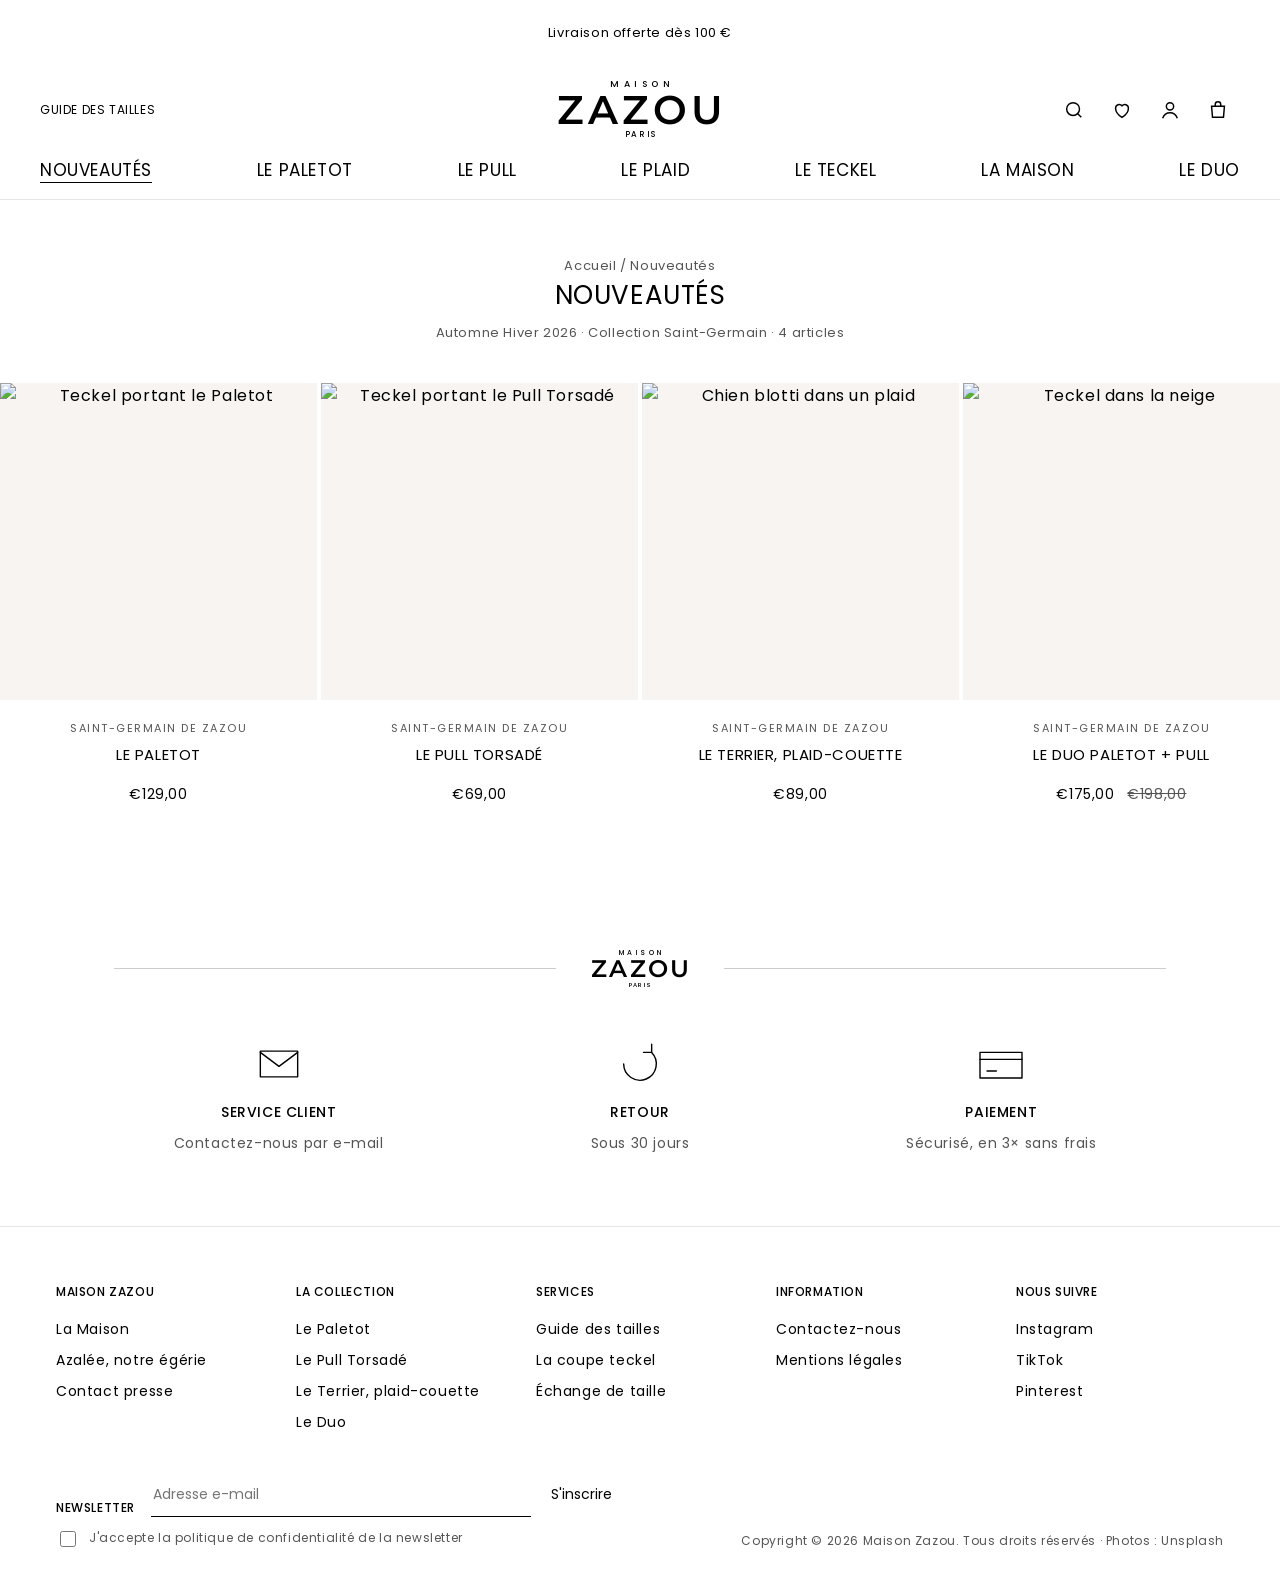
==== collection.html @ cc83521c "Add files via upload" ====
<!doctype html>
<html lang="fr">
<head>
  <meta charset="utf-8">
  <meta name="viewport" content="width=device-width, initial-scale=1">
  <title>Nouveautés – Maison Zazou</title>
  <meta name="description" content="La première collection Maison Zazou : le Paletot, le Pull Torsadé et le Duo, coupés pour le teckel.">
  <meta property="og:title" content="Nouveautés – Maison Zazou">
  <meta property="og:description" content="La première collection Maison Zazou : le Paletot, le Pull Torsadé et le Duo, coupés pour le teckel.">
  <meta property="og:image" content="https://images.unsplash.com/photo-1697939829612-f2ee98421a53?w=1200&q=80&auto=format&fit=crop">
  <link rel="icon" href="favicon.svg" type="image/svg+xml">
  <link rel="preconnect" href="https://fonts.googleapis.com">
  <link rel="preconnect" href="https://fonts.gstatic.com" crossorigin>
  <link rel="stylesheet" href="https://fonts.googleapis.com/css2?family=Montserrat:wght@600&family=Poppins:wght@300;400;500;700&display=swap">
  <link rel="stylesheet" href="styles.css">
</head>
<body>
<a class="skip-link" href="#contenu">Aller au contenu</a>
<div class="site-top site-top--solid">
  <p class="announce">Livraison offerte dès 100 €</p>
  <header class="header">
    <div class="header__row">
      <div class="header__side header__side--left"><a href="guide-des-tailles.html">Guide des tailles</a></div>
      <a class="logo" href="index.html" aria-label="Maison Zazou, accueil">
        <span class="logo__maison">MAISON</span><span class="logo__name">ZAZOU</span><span class="logo__paris">PARIS</span>
      </a>
      <div class="header__side header__side--right">
        <button class="icon-btn" type="button" aria-label="Rechercher"><svg aria-hidden="true" viewBox="0 0 24 24" fill="none" stroke="currentColor" stroke-width="1.6"><circle cx="11" cy="11" r="7"/><path d="M20 20l-4-4"/></svg></button>
        <button class="icon-btn" type="button" aria-label="Mes favoris"><svg aria-hidden="true" viewBox="0 0 24 24" fill="none" stroke="currentColor" stroke-width="1.6"><path d="M12 20s-7-4.4-7-10a4 4 0 017-2.6A4 4 0 0119 10c0 5.6-7 10-7 10z"/></svg></button>
        <button class="icon-btn" type="button" aria-label="Mon compte"><svg aria-hidden="true" viewBox="0 0 24 24" fill="none" stroke="currentColor" stroke-width="1.6"><circle cx="12" cy="8" r="4"/><path d="M4 21c1.5-4 4.5-6 8-6s6.5 2 8 6"/></svg></button>
        <button class="icon-btn" type="button" aria-label="Panier, 0 article"><svg aria-hidden="true" viewBox="0 0 24 24" fill="none" stroke="currentColor" stroke-width="1.6"><path d="M5 8h14l-1 12H6L5 8z"/><path d="M9 8V6a3 3 0 016 0v2"/></svg></button>
      </div>
    </div>
    <nav class="nav" aria-label="Navigation principale">
      <a href="collection.html" aria-current="page">Nouveautés</a>
      <a href="le-paletot.html">Le Paletot</a>
      <a href="le-pull.html">Le Pull</a>
      <a href="le-terrier.html">Le Plaid</a>
      <a href="le-teckel.html">Le Teckel</a>
      <a href="la-maison.html">La Maison</a>
      <a href="le-duo.html">Le Duo</a>
    </nav>
  </header>
</div>

<main id="contenu">
  <header class="listing__head">
    <p class="breadcrumb"><a href="index.html">Accueil</a> / Nouveautés</p>
    <h1>Nouveautés</h1>
    <p>Automne Hiver 2026 · Collection Saint-Germain · 4 articles</p>
  </header>
  <div class="listing">
      <a class="product" href="le-paletot.html">
        <span class="photo"><img src="https://images.unsplash.com/photo-1697939829612-f2ee98421a53?w=1000&q=80&auto=format&fit=crop" alt="Teckel portant le Paletot" loading="lazy"></span>
        <span class="product__line">Saint-Germain de Zazou</span>
        <h2 class="product__name">Le Paletot</h2>
        <span class="product__price">€129,00</span>
      </a>
      <a class="product" href="le-pull.html">
        <span class="photo"><img src="https://images.unsplash.com/photo-1622150749206-4168a393b139?w=1000&q=80&auto=format&fit=crop" alt="Teckel portant le Pull Torsadé" loading="lazy"></span>
        <span class="product__line">Saint-Germain de Zazou</span>
        <h2 class="product__name">Le Pull Torsadé</h2>
        <span class="product__price">€69,00</span>
      </a>
      <a class="product" href="le-terrier.html">
        <span class="photo"><img src="https://images.unsplash.com/photo-1665004060926-42e6c83dc4e2?w=1000&q=80&auto=format&fit=crop" alt="Chien blotti dans un plaid" loading="lazy"></span>
        <span class="product__line">Saint-Germain de Zazou</span>
        <h2 class="product__name">Le Terrier, plaid-couette</h2>
        <span class="product__price">€89,00</span>
      </a>
      <a class="product" href="le-duo.html">
        <span class="photo"><img src="https://images.unsplash.com/photo-1613051466655-682343e2f2dd?w=1000&q=80&auto=format&fit=crop" alt="Teckel dans la neige" loading="lazy"></span>
        <span class="product__line">Saint-Germain de Zazou</span>
        <h2 class="product__name">Le Duo Paletot + Pull</h2>
        <span class="product__price">€175,00 <s>€198,00</s></span>
      </a>
  </div>
  <section class="promise" aria-label="Nos engagements">
    <div class="promise__divider">
      <span class="logo logo--small" aria-hidden="true"><span class="logo__maison">MAISON</span><span class="logo__name">ZAZOU</span><span class="logo__paris">PARIS</span></span>
    </div>
    <div class="promise__grid">
      <div class="promise__item">
        <svg aria-hidden="true" viewBox="0 0 48 48" fill="none" stroke="#000" stroke-width="1.2" stroke-linecap="round" stroke-linejoin="round"><path d="M8 13h32v22H8z"/><path d="M8 14l16 12 16-12"/></svg>
        <span class="promise__title">Service client</span>
        <span class="promise__text">Contactez-nous par e-mail</span>
      </div>
      <div class="promise__item">
        <svg aria-hidden="true" viewBox="0 0 48 48" fill="none" stroke="#000" stroke-width="1.2" stroke-linecap="round" stroke-linejoin="round"><path d="M10 24a14 14 0 1024-9.9"/><path d="M34 7v7h-7"/></svg>
        <span class="promise__title">Retour</span>
        <span class="promise__text">Sous 30 jours</span>
      </div>
      <div class="promise__item">
        <svg aria-hidden="true" viewBox="0 0 48 48" fill="none" stroke="#000" stroke-width="1.2" stroke-linecap="round" stroke-linejoin="round"><path d="M6 14h36v22H6z"/><path d="M6 20h36"/><path d="M12 30h8"/></svg>
        <span class="promise__title">Paiement</span>
        <span class="promise__text">Sécurisé, en 3× sans frais</span>
      </div>
    </div>
  </section>
</main>

<footer class="footer" id="contact">
  <div class="footer__inner">
    <div class="footer__cols">
      <nav class="footer__col" aria-label="Maison Zazou">
        <span class="footer__heading">Maison Zazou</span>
        <a href="la-maison.html">La Maison</a>
        <a href="la-maison.html">Azalée, notre égérie</a>
        <a href="mailto:contact@maisonzazou.fr">Contact presse</a>
      </nav>
      <nav class="footer__col" aria-label="La collection">
        <span class="footer__heading">La collection</span>
        <a href="le-paletot.html">Le Paletot</a>
        <a href="le-pull.html">Le Pull Torsadé</a>
        <a href="le-terrier.html">Le Terrier, plaid-couette</a>
        <a href="le-duo.html">Le Duo</a>
      </nav>
      <nav class="footer__col" aria-label="Services">
        <span class="footer__heading">Services</span>
        <a href="guide-des-tailles.html">Guide des tailles</a>
        <a href="le-teckel.html">La coupe teckel</a>
        <a href="guide-des-tailles.html#echange">Échange de taille</a>
      </nav>
      <nav class="footer__col" aria-label="Information">
        <span class="footer__heading">Information</span>
        <a href="mailto:contact@maisonzazou.fr">Contactez-nous</a>
        <a href="mentions-legales.html">Mentions légales</a>
      </nav>
      <nav class="footer__col" aria-label="Nous suivre">
        <span class="footer__heading">Nous suivre</span>
        <a href="#">Instagram</a>
        <a href="#">TikTok</a>
        <a href="#">Pinterest</a>
      </nav>
    </div>
    <div class="footer__bottom">
      <form class="newsletter" name="newsletter" method="POST" data-netlify="true" netlify-honeypot="bot-field">
        <input type="hidden" name="form-name" value="newsletter">
        <p class="visually-hidden"><label>Ne pas remplir : <input name="bot-field"></label></p>
        <div class="newsletter__row">
          <label class="newsletter__label" for="nl-email">Newsletter</label>
          <input id="nl-email" name="email" type="email" placeholder="Adresse e-mail" required>
          <button type="submit">S'inscrire</button>
        </div>
        <label class="newsletter__consent"><input type="checkbox" name="consentement" required>J'accepte la politique de confidentialité de la newsletter</label>
      </form>
      <span class="copyright">Copyright © 2026 Maison Zazou. Tous droits réservés · Photos : Unsplash</span>
    </div>
  </div>
</footer>
</body>
</html>
---- styles.css ----
/* Maison Zazou — feuille de style */
:root {
  --ink: #000000;
  --muted: #555555;
  --line: #e6e6e6;
  --cream: #f7f4f1;
  --white: #ffffff;
  --font: 'Poppins', system-ui, -apple-system, sans-serif;
  --logo: 'Montserrat', 'Poppins', sans-serif;
}

* { box-sizing: border-box; }
html { scroll-behavior: smooth; }
body {
  margin: 0;
  background: var(--white);
  color: var(--ink);
  font-family: var(--font);
  font-size: 16px;
  letter-spacing: 0.6px;
  -webkit-font-smoothing: antialiased;
}
img { display: block; max-width: 100%; }
a { color: inherit; text-decoration: none; }
a:hover { opacity: 0.75; }
button { font: inherit; color: inherit; }
.visually-hidden {
  position: absolute; width: 1px; height: 1px; padding: 0; margin: -1px;
  overflow: hidden; clip: rect(0 0 0 0); white-space: nowrap; border: 0;
}
.skip-link { position: absolute; left: -9999px; top: 0; background: #fff; padding: 8px 12px; z-index: 100; }
.skip-link:focus { left: 8px; }

/* ---------- Logo ---------- */
.logo { display: flex; flex-direction: column; align-items: center; line-height: 1; }
.logo__maison { font-size: 9px; font-weight: 500; letter-spacing: 0.5em; padding-left: 0.5em; }
.logo__name { font-family: var(--logo); font-weight: 600; font-size: 40px; letter-spacing: 0.1em; padding-left: 0.1em; line-height: 1.05; }
.logo__paris { font-size: 8px; font-weight: 500; letter-spacing: 0.2em; padding-left: 0.2em; }
.logo--small .logo__maison { font-size: 7px; }
.logo--small .logo__name { font-size: 24px; }
.logo--small .logo__paris { font-size: 6px; }

/* ---------- En-tête ---------- */
.site-top { position: absolute; top: 0; left: 0; right: 0; z-index: 10; color: var(--white); }
.site-top--solid { position: static; color: var(--ink); border-bottom: 1px solid var(--line); }
.announce { text-align: center; padding: 10px 16px; font-size: 13px; }
.header { max-width: 1440px; margin: 0 auto; padding: 14px 40px 0; }
.header__row { display: flex; align-items: center; justify-content: space-between; gap: 16px; }
.header__side { flex: 1 1 0; display: flex; align-items: center; gap: 4px; }
.header__side--left { font-size: 12px; text-transform: uppercase; }
.header__side--right { justify-content: flex-end; }
.icon-btn {
  width: 44px; height: 44px; border: 0; background: transparent; cursor: pointer;
  display: inline-flex; align-items: center; justify-content: center; color: inherit;
}
.icon-btn svg { width: 22px; height: 22px; }
.nav {
  display: flex; flex-wrap: wrap; justify-content: space-between; gap: 8px 24px;
  padding: 18px 0 16px; font-size: 17px; text-transform: uppercase;
}

/* ---------- Photos ---------- */
.photo { position: relative; overflow: hidden; background: #2e2824; }
.photo img { width: 100%; height: 100%; object-fit: cover; }
.photo--shade::after { content: ''; position: absolute; inset: 0; background: rgba(0, 0, 0, 0.32); }

/* ---------- Ouverture ---------- */
.hero { position: relative; height: 760px; display: flex; }
.hero .photo { flex: 1 1 50%; }
.hero::after { content: ''; position: absolute; inset: 0 0 auto 0; height: 220px; background: linear-gradient(rgba(0,0,0,.45), rgba(0,0,0,0)); pointer-events: none; }
.dash-link {
  display: inline-flex; align-items: center; gap: 14px;
  font-size: 13px; text-transform: uppercase; white-space: nowrap;
}
.dash-link::before { content: ''; width: 32px; height: 1px; background: currentColor; }
.hero__label, .banner__label {
  position: absolute; bottom: 36px; left: 50%; transform: translateX(-50%);
  color: var(--white); z-index: 2;
}
.banner__label { left: 25%; }
.feature .photo--shade::after { background: rgba(0, 0, 0, 0.5); }

/* ---------- Produits ---------- */
.products {
  display: grid; grid-template-columns: repeat(3, minmax(0, 1fr)); gap: 0 4px;
  max-width: 1440px; margin: 0 auto; padding-bottom: 64px;
}
.product { display: flex; flex-direction: column; align-items: center; text-align: center; padding-bottom: 24px; }
.product .photo { width: 100%; aspect-ratio: 1 / 1; background: var(--cream); }
.product__line { margin-top: 20px; font-size: 11px; letter-spacing: 1.5px; text-transform: uppercase; color: var(--muted); }
.product__name { margin-top: 6px; font-size: 15px; text-transform: uppercase; font-weight: 400; }
.product__price { margin-top: 6px; font-size: 14px; }
.product__sizes { margin-top: 4px; font-size: 12px; color: var(--muted); }

/* ---------- Bannière Duo ---------- */
.banner { position: relative; display: flex; min-height: 640px; }
.banner .photo { flex: 1 1 50%; }
.banner__title {
  position: absolute; z-index: 2; top: 50%; left: 25%; transform: translate(-50%, -50%);
  margin: 0; color: var(--white); font-weight: 700; font-size: 96px; line-height: 0.95;
  text-transform: uppercase; text-align: right; letter-spacing: 0;
}

/* ---------- Titres de section ---------- */
.section-title { margin: 0 0 40px; text-align: center; font-size: 22px; font-weight: 400; text-transform: uppercase; }

/* ---------- Tuiles ---------- */
.tiles { display: grid; grid-template-columns: repeat(2, minmax(0, 1fr)); gap: 4px; }
.tile { position: relative; aspect-ratio: 16 / 10; display: block; color: var(--white); }
.tile .photo { position: absolute; inset: 0; }
.tile .dash-link { position: absolute; bottom: 28px; left: 50%; transform: translateX(-50%); z-index: 2; }

/* ---------- Bandeau teckel ---------- */
.feature { position: relative; min-height: 620px; display: flex; align-items: center; justify-content: center; padding: 64px 24px; color: var(--white); margin-top: 4px; }
.feature .photo { position: absolute; inset: 0; }
.feature__text { position: relative; z-index: 2; max-width: 560px; text-align: center; display: flex; flex-direction: column; align-items: center; gap: 18px; }
.feature__text h2 { margin: 0; font-size: 22px; font-weight: 400; text-transform: uppercase; }
.feature__text p { margin: 0; font-size: 15px; line-height: 1.8; font-weight: 300; }

/* ---------- Ateliers ---------- */
.ateliers { display: grid; grid-template-columns: repeat(2, minmax(0, 1fr)); gap: 4px; }
.atelier { position: relative; aspect-ratio: 2 / 1; display: flex; align-items: center; justify-content: center; }
.atelier .photo { position: absolute; inset: 0; }
.atelier__label { position: relative; z-index: 2; background: var(--white); color: var(--ink); padding: 12px 18px; font-size: 15px; text-transform: uppercase; }

/* ---------- Engagements ---------- */
.promise { max-width: 1100px; margin: 0 auto; padding: 88px 24px 72px; }
.promise__divider { display: flex; align-items: center; gap: 32px; }
.promise__divider::before, .promise__divider::after { content: ''; flex: 1 1 0; height: 1px; background: #cccccc; }
.promise__grid { margin-top: 48px; display: grid; grid-template-columns: repeat(3, minmax(0, 1fr)); gap: 32px; text-align: center; }
.promise__item { display: flex; flex-direction: column; align-items: center; gap: 10px; }
.promise__item svg { width: 56px; height: 56px; }
.promise__title { font-size: 14px; text-transform: uppercase; font-weight: 500; }
.promise__text { font-size: 14px; color: var(--muted); }

/* ---------- Pied de page ---------- */
.footer { border-top: 1px solid var(--line); }
.footer__inner { max-width: 1440px; margin: 0 auto; padding: 56px 56px 40px; display: flex; flex-direction: column; gap: 40px; }
.footer__cols { display: grid; grid-template-columns: repeat(5, minmax(0, 1fr)); gap: 32px; font-size: 14px; }
.footer__col { display: flex; flex-direction: column; gap: 10px; }
.footer__heading { font-size: 12px; font-weight: 500; text-transform: uppercase; margin-bottom: 8px; }
.footer__bottom { display: flex; flex-wrap: wrap; justify-content: space-between; align-items: flex-end; gap: 24px; }
.newsletter { display: flex; flex-direction: column; gap: 12px; flex: 0 1 560px; }
.newsletter__row { display: flex; flex-wrap: wrap; align-items: flex-end; gap: 16px; }
.newsletter label.newsletter__label { font-size: 12px; font-weight: 500; text-transform: uppercase; }
.newsletter input[type=email] {
  flex: 1 1 220px; min-height: 44px; border: 0; border-bottom: 1px solid var(--ink);
  background: transparent; font: 14px var(--font); color: var(--ink); padding: 0 2px;
}
.newsletter button { min-height: 44px; border: 0; background: transparent; cursor: pointer; font-size: 14px; padding: 0 4px; }
.newsletter__consent { display: flex; gap: 10px; align-items: flex-start; font-size: 12px; color: var(--muted); line-height: 1.5; }
.newsletter__consent input { margin-top: 2px; width: 16px; height: 16px; }
.newsletter__msg { font-size: 13px; color: var(--muted); min-height: 1em; }
.copyright { font-size: 12px; color: var(--muted); }

/* ---------- Pages intérieures ---------- */
.page { max-width: 960px; margin: 0 auto; padding: 72px 24px 96px; }
.page h1 { margin: 0 0 12px; font-size: 26px; font-weight: 400; text-transform: uppercase; text-align: center; }
.page .lead { margin: 0 auto 48px; max-width: 620px; text-align: center; color: var(--muted); line-height: 1.7; }
.page h2 { font-size: 16px; font-weight: 500; text-transform: uppercase; margin: 48px 0 16px; }
.page p, .page li { line-height: 1.75; font-size: 15px; }
.table-wrap { overflow-x: auto; }
.size-table { width: 100%; border-collapse: collapse; font-size: 14px; }
.size-table th, .size-table td { padding: 12px 10px; border-bottom: 1px solid var(--line); text-align: left; white-space: nowrap; }
.size-table th { font-weight: 500; text-transform: uppercase; font-size: 11px; letter-spacing: 1px; }
.size-table td:first-child { font-weight: 500; }

/* ---------- Page La Maison ---------- */
.manifesto__hero { height: 640px; }
.manifesto__image { height: 560px; max-width: 1200px; margin: 0 auto; }
.manifesto__intro { max-width: 720px; margin: 0 auto; padding: 72px 24px 64px; text-align: center; }
.manifesto__intro h1 { margin: 0 0 16px; font-size: 26px; font-weight: 400; text-transform: uppercase; }
.manifesto__intro p { margin: 0; font-size: 16px; line-height: 1.8; color: var(--muted); }
.manifesto__block { max-width: 680px; margin: 0 auto; padding: 64px 24px; text-align: center; }
.manifesto__block h2 { margin: 0 0 20px; font-size: 18px; font-weight: 500; text-transform: uppercase; }
.manifesto__block p { margin: 0 0 14px; font-size: 15px; line-height: 1.85; color: var(--muted); }
.manifesto__lead { font-size: 13px !important; text-transform: uppercase; letter-spacing: 1.5px; color: var(--ink) !important; }
.manifesto__closing { margin-top: 32px !important; font-size: 14px !important; text-transform: uppercase; letter-spacing: 1.5px; color: var(--ink) !important; }
.nav a[aria-current="page"] { text-decoration: underline; text-underline-offset: 6px; }

/* ---------- Pages produit ---------- */
.breadcrumb { margin: 0 0 18px; font-size: 12px; color: var(--muted); }
.breadcrumb a:hover { text-decoration: underline; }
.pdp { max-width: 1440px; margin: 0 auto; display: grid; grid-template-columns: minmax(0, 1.4fr) minmax(0, 1fr); gap: 56px; padding: 0 56px 32px 0; }
.pdp__gallery { display: flex; flex-direction: column; gap: 4px; }
.pdp__img { aspect-ratio: 4 / 5; background: var(--cream); }
.pdp__info { position: sticky; top: 24px; align-self: start; padding-top: 48px; display: flex; flex-direction: column; }
.pdp__name { margin: 6px 0 0; font-size: 22px; font-weight: 400; text-transform: uppercase; }
.pdp__price { margin: 10px 0 0; font-size: 16px; }
.pdp__color { margin: 18px 0 0; font-size: 13px; color: var(--muted); }
.pdp__intro { margin: 14px 0 0; font-size: 15px; line-height: 1.7; }
.pdp__form { margin-top: 28px; display: flex; flex-direction: column; gap: 12px; }
.sizes { border: 0; margin: 0; padding: 0; }
.sizes legend { width: 100%; display: flex; justify-content: space-between; font-size: 12px; text-transform: uppercase; margin-bottom: 10px; }
.sizes legend a { text-transform: none; text-decoration: underline; color: var(--muted); }
.sizes__grid { display: flex; flex-wrap: wrap; gap: 8px; }
.size input { position: absolute; opacity: 0; }
.size span { display: inline-flex; align-items: center; justify-content: center; min-width: 52px; min-height: 44px; padding: 0 12px; border: 1px solid #cccccc; font-size: 13px; cursor: pointer; }
.size input:checked + span { border-color: var(--ink); background: var(--ink); color: var(--white); }
.size input:focus-visible + span { outline: 2px solid var(--ink); outline-offset: 2px; }
.pdp__label { font-size: 12px; text-transform: uppercase; margin-top: 6px; }
.pdp__email { min-height: 48px; border: 1px solid #8c8c8c; padding: 0 14px; font: 14px var(--font); }
.btn { display: inline-flex; align-items: center; justify-content: center; min-height: 52px; padding: 0 28px; border: 1px solid var(--ink); background: var(--ink); color: var(--white); font: 500 13px var(--font); letter-spacing: 1.5px; text-transform: uppercase; cursor: pointer; }
.btn:hover { opacity: 0.85; }
.btn--inline { margin: 8px 6px 0; }
.btn--ghost { background: transparent; color: var(--ink); }
.pdp__note { margin: 0; font-size: 12px; line-height: 1.6; color: var(--muted); }
.acc { border-top: 1px solid var(--line); }
.acc:first-of-type { margin-top: 32px; }
.acc:last-of-type { border-bottom: 1px solid var(--line); }
.acc summary { padding: 16px 0; font-size: 13px; text-transform: uppercase; cursor: pointer; list-style: none; display: flex; justify-content: space-between; }
.acc summary::after { content: '+'; }
.acc[open] summary::after { content: '–'; }
.acc summary::-webkit-details-marker { display: none; }
.acc div { padding-bottom: 12px; font-size: 14px; line-height: 1.75; color: var(--muted); }
.acc p { margin: 0 0 10px; }
.pdp__pair { margin-top: 28px; font-size: 13px; text-decoration: underline; text-underline-offset: 4px; }

/* ---------- Listes de produits ---------- */
.listing__head { text-align: center; padding: 56px 24px 40px; }
.listing__head h1 { margin: 0 0 8px; font-size: 26px; font-weight: 400; text-transform: uppercase; }
.listing__head p { margin: 0; font-size: 13px; color: var(--muted); }
.listing { display: grid; grid-template-columns: repeat(auto-fit, minmax(260px, 1fr)); max-width: 1440px; margin: 0 auto; padding-bottom: 32px; gap: 0 4px; }
.product__price s, .duo__price s { color: var(--muted); margin-left: 8px; }
.duo__price { margin: 24px 0 12px !important; font-size: 20px !important; color: var(--ink) !important; }
.dash-link--dark { color: var(--ink); margin-top: 12px; }

/* ---------- Mobile ---------- */
@media (max-width: 900px) {
  .header { padding: 10px 16px 0; }
  .nav { justify-content: center; font-size: 13px; gap: 6px 18px; }
  .logo__name { font-size: 30px; }
  .hero { height: 620px; }
  .hero .photo:last-child { display: none; }
  .banner { flex-direction: column; }
  .banner .photo { min-height: 360px; }
  .banner__title { top: 180px; left: 50%; font-size: 64px; text-align: center; }
  .banner__label { bottom: auto; top: 320px; left: 50%; }
  .products, .tiles, .ateliers { grid-template-columns: 1fr; }
  .promise__grid { grid-template-columns: 1fr; }
  .footer__inner { padding: 40px 20px 32px; }
  .footer__cols { grid-template-columns: repeat(2, minmax(0, 1fr)); }
  .header__side--left a { display: none; }
  .pdp { grid-template-columns: 1fr; gap: 0; padding: 0 0 32px; }
  .pdp__gallery { flex-direction: row; overflow-x: auto; scroll-snap-type: x mandatory; }
  .pdp__img { flex: 0 0 88%; scroll-snap-align: start; }
  .pdp__info { position: static; padding: 28px 20px 0; }
  .manifesto__hero { height: 420px; }
  .manifesto__image { height: 320px; }
}
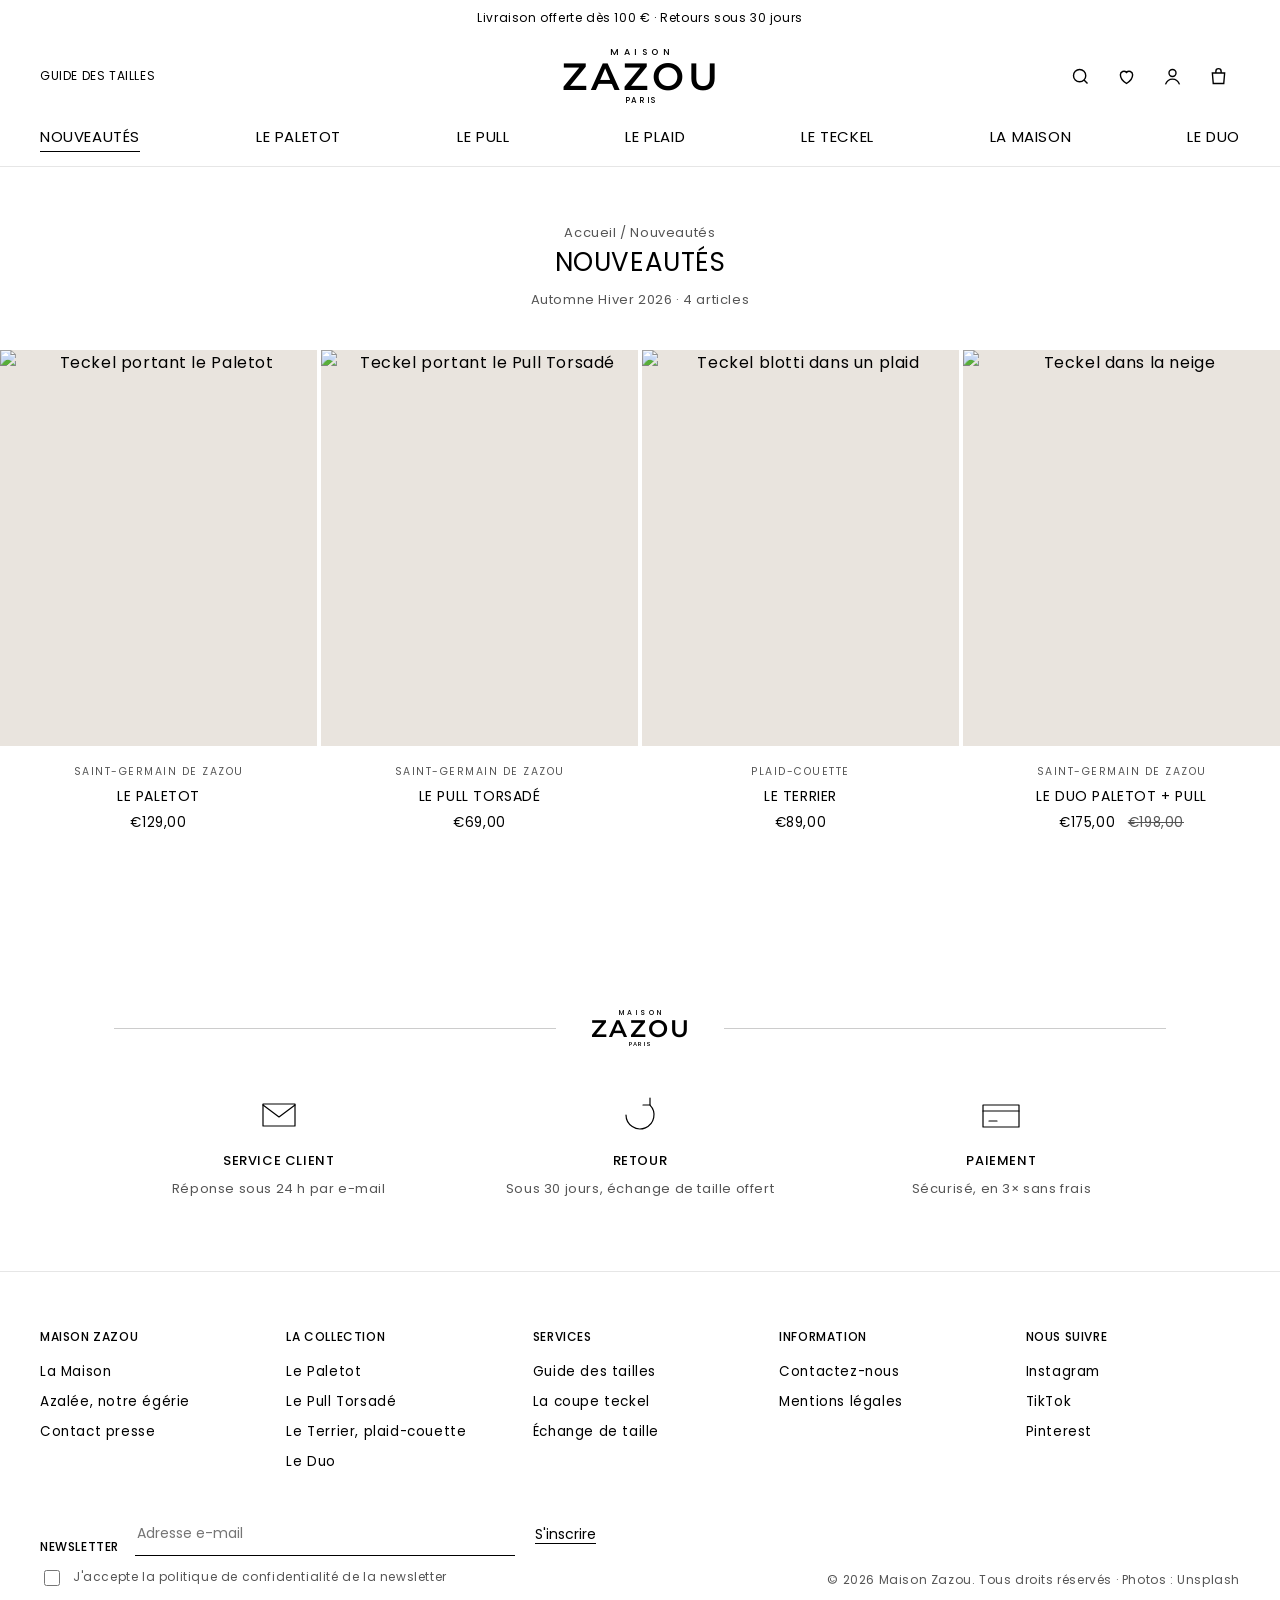
==== commit 73346d56: "Add files via upload" ====
--- a/collection.html
+++ b/collection.html
@@ -4,34 +4,41 @@
   <meta charset="utf-8">
   <meta name="viewport" content="width=device-width, initial-scale=1">
   <title>Nouveautés – Maison Zazou</title>
-  <meta name="description" content="La première collection Maison Zazou : le Paletot, le Pull Torsadé et le Duo, coupés pour le teckel.">
+  <meta name="description" content="La première collection Maison Zazou : le Paletot, le Pull Torsadé, le Terrier et le Duo.">
   <meta property="og:title" content="Nouveautés – Maison Zazou">
-  <meta property="og:description" content="La première collection Maison Zazou : le Paletot, le Pull Torsadé et le Duo, coupés pour le teckel.">
+  <meta property="og:description" content="La première collection Maison Zazou : le Paletot, le Pull Torsadé, le Terrier et le Duo.">
   <meta property="og:image" content="https://images.unsplash.com/photo-1697939829612-f2ee98421a53?w=1200&q=80&auto=format&fit=crop">
+  <meta property="og:type" content="website">
   <link rel="icon" href="favicon.svg" type="image/svg+xml">
   <link rel="preconnect" href="https://fonts.googleapis.com">
   <link rel="preconnect" href="https://fonts.gstatic.com" crossorigin>
+  <link rel="preconnect" href="https://images.unsplash.com">
   <link rel="stylesheet" href="https://fonts.googleapis.com/css2?family=Montserrat:wght@600&family=Poppins:wght@300;400;500;700&display=swap">
   <link rel="stylesheet" href="styles.css">
+  <script src="site.js" defer></script>
 </head>
 <body>
 <a class="skip-link" href="#contenu">Aller au contenu</a>
-<div class="site-top site-top--solid">
-  <p class="announce">Livraison offerte dès 100 €</p>
+<div class="site-top">
+  <p class="announce">Livraison offerte dès 100 € · Retours sous 30 jours</p>
   <header class="header">
     <div class="header__row">
-      <div class="header__side header__side--left"><a href="guide-des-tailles.html">Guide des tailles</a></div>
+      <div class="header__side header__side--left">
+        <button class="icon-btn burger" type="button" aria-label="Ouvrir le menu" aria-expanded="false" aria-controls="menu"><svg aria-hidden="true" viewBox="0 0 24 24" fill="none" stroke="currentColor" stroke-width="1.6"><path d="M3 7h18M3 12h18M3 17h18"/></svg></button>
+        <a class="nav-link-text" href="guide-des-tailles.html">Guide des tailles</a>
+      </div>
       <a class="logo" href="index.html" aria-label="Maison Zazou, accueil">
         <span class="logo__maison">MAISON</span><span class="logo__name">ZAZOU</span><span class="logo__paris">PARIS</span>
       </a>
       <div class="header__side header__side--right">
-        <button class="icon-btn" type="button" aria-label="Rechercher"><svg aria-hidden="true" viewBox="0 0 24 24" fill="none" stroke="currentColor" stroke-width="1.6"><circle cx="11" cy="11" r="7"/><path d="M20 20l-4-4"/></svg></button>
-        <button class="icon-btn" type="button" aria-label="Mes favoris"><svg aria-hidden="true" viewBox="0 0 24 24" fill="none" stroke="currentColor" stroke-width="1.6"><path d="M12 20s-7-4.4-7-10a4 4 0 017-2.6A4 4 0 0119 10c0 5.6-7 10-7 10z"/></svg></button>
-        <button class="icon-btn" type="button" aria-label="Mon compte"><svg aria-hidden="true" viewBox="0 0 24 24" fill="none" stroke="currentColor" stroke-width="1.6"><circle cx="12" cy="8" r="4"/><path d="M4 21c1.5-4 4.5-6 8-6s6.5 2 8 6"/></svg></button>
+        <button class="icon-btn hide-mobile" type="button" aria-label="Rechercher"><svg aria-hidden="true" viewBox="0 0 24 24" fill="none" stroke="currentColor" stroke-width="1.6"><circle cx="11" cy="11" r="7"/><path d="M20 20l-4-4"/></svg></button>
+        <button class="icon-btn hide-mobile" type="button" aria-label="Mes favoris"><svg aria-hidden="true" viewBox="0 0 24 24" fill="none" stroke="currentColor" stroke-width="1.6"><path d="M12 20s-7-4.4-7-10a4 4 0 017-2.6A4 4 0 0119 10c0 5.6-7 10-7 10z"/></svg></button>
+        <button class="icon-btn hide-mobile" type="button" aria-label="Mon compte"><svg aria-hidden="true" viewBox="0 0 24 24" fill="none" stroke="currentColor" stroke-width="1.6"><circle cx="12" cy="8" r="4"/><path d="M4 21c1.5-4 4.5-6 8-6s6.5 2 8 6"/></svg></button>
         <button class="icon-btn" type="button" aria-label="Panier, 0 article"><svg aria-hidden="true" viewBox="0 0 24 24" fill="none" stroke="currentColor" stroke-width="1.6"><path d="M5 8h14l-1 12H6L5 8z"/><path d="M9 8V6a3 3 0 016 0v2"/></svg></button>
       </div>
     </div>
-    <nav class="nav" aria-label="Navigation principale">
+    <nav id="menu" class="nav" aria-label="Navigation principale">
+      <button class="icon-btn menu-close nav__extra" type="button" aria-label="Fermer le menu"><svg aria-hidden="true" viewBox="0 0 24 24" fill="none" stroke="currentColor" stroke-width="1.6"><path d="M6 6l12 12M18 6L6 18"/></svg></button>
       <a href="collection.html" aria-current="page">Nouveautés</a>
       <a href="le-paletot.html">Le Paletot</a>
       <a href="le-pull.html">Le Pull</a>
@@ -39,6 +46,7 @@
       <a href="le-teckel.html">Le Teckel</a>
       <a href="la-maison.html">La Maison</a>
       <a href="le-duo.html">Le Duo</a>
+      <a class="nav__extra" href="guide-des-tailles.html">Guide des tailles</a>
     </nav>
   </header>
 </div>
@@ -47,34 +55,34 @@
   <header class="listing__head">
     <p class="breadcrumb"><a href="index.html">Accueil</a> / Nouveautés</p>
     <h1>Nouveautés</h1>
-    <p>Automne Hiver 2026 · Collection Saint-Germain · 4 articles</p>
+    <p>Automne Hiver 2026 · 4 articles</p>
   </header>
-  <div class="listing">
+  <div class="products">
       <a class="product" href="le-paletot.html">
-        <span class="photo"><img src="https://images.unsplash.com/photo-1697939829612-f2ee98421a53?w=1000&q=80&auto=format&fit=crop" alt="Teckel portant le Paletot" loading="lazy"></span>
+        <span class="photo"><img src="https://images.unsplash.com/photo-1697939829612-f2ee98421a53?w=900&q=80&auto=format&fit=crop" alt="Teckel portant le Paletot" style="object-position:35% 40%" loading="lazy" decoding="async"></span>
         <span class="product__line">Saint-Germain de Zazou</span>
         <h2 class="product__name">Le Paletot</h2>
         <span class="product__price">€129,00</span>
       </a>
       <a class="product" href="le-pull.html">
-        <span class="photo"><img src="https://images.unsplash.com/photo-1622150749206-4168a393b139?w=1000&q=80&auto=format&fit=crop" alt="Teckel portant le Pull Torsadé" loading="lazy"></span>
+        <span class="photo"><img src="https://images.unsplash.com/photo-1622150749206-4168a393b139?w=900&q=80&auto=format&fit=crop" alt="Teckel portant le Pull Torsadé" style="object-position:50% 40%" loading="lazy" decoding="async"></span>
         <span class="product__line">Saint-Germain de Zazou</span>
         <h2 class="product__name">Le Pull Torsadé</h2>
         <span class="product__price">€69,00</span>
       </a>
       <a class="product" href="le-terrier.html">
-        <span class="photo"><img src="https://images.unsplash.com/photo-1665004060926-42e6c83dc4e2?w=1000&q=80&auto=format&fit=crop" alt="Chien blotti dans un plaid" loading="lazy"></span>
-        <span class="product__line">Saint-Germain de Zazou</span>
-        <h2 class="product__name">Le Terrier, plaid-couette</h2>
+        <span class="photo"><img src="https://images.unsplash.com/photo-1665004060926-42e6c83dc4e2?w=900&q=80&auto=format&fit=crop" alt="Teckel blotti dans un plaid" style="object-position:50% 50%" loading="lazy" decoding="async"></span>
+        <span class="product__line">Plaid-couette</span>
+        <h2 class="product__name">Le Terrier</h2>
         <span class="product__price">€89,00</span>
       </a>
       <a class="product" href="le-duo.html">
-        <span class="photo"><img src="https://images.unsplash.com/photo-1613051466655-682343e2f2dd?w=1000&q=80&auto=format&fit=crop" alt="Teckel dans la neige" loading="lazy"></span>
+        <span class="photo"><img src="https://images.unsplash.com/photo-1613051466655-682343e2f2dd?w=900&q=80&auto=format&fit=crop" alt="Teckel dans la neige" style="object-position:50% 35%" loading="lazy" decoding="async"></span>
         <span class="product__line">Saint-Germain de Zazou</span>
         <h2 class="product__name">Le Duo Paletot + Pull</h2>
         <span class="product__price">€175,00 <s>€198,00</s></span>
       </a>
-  </div>
+    </div>
   <section class="promise" aria-label="Nos engagements">
     <div class="promise__divider">
       <span class="logo logo--small" aria-hidden="true"><span class="logo__maison">MAISON</span><span class="logo__name">ZAZOU</span><span class="logo__paris">PARIS</span></span>
@@ -83,12 +91,12 @@
       <div class="promise__item">
         <svg aria-hidden="true" viewBox="0 0 48 48" fill="none" stroke="#000" stroke-width="1.2" stroke-linecap="round" stroke-linejoin="round"><path d="M8 13h32v22H8z"/><path d="M8 14l16 12 16-12"/></svg>
         <span class="promise__title">Service client</span>
-        <span class="promise__text">Contactez-nous par e-mail</span>
+        <span class="promise__text">Réponse sous 24 h par e-mail</span>
       </div>
       <div class="promise__item">
         <svg aria-hidden="true" viewBox="0 0 48 48" fill="none" stroke="#000" stroke-width="1.2" stroke-linecap="round" stroke-linejoin="round"><path d="M10 24a14 14 0 1024-9.9"/><path d="M34 7v7h-7"/></svg>
         <span class="promise__title">Retour</span>
-        <span class="promise__text">Sous 30 jours</span>
+        <span class="promise__text">Sous 30 jours, échange de taille offert</span>
       </div>
       <div class="promise__item">
         <svg aria-hidden="true" viewBox="0 0 48 48" fill="none" stroke="#000" stroke-width="1.2" stroke-linecap="round" stroke-linejoin="round"><path d="M6 14h36v22H6z"/><path d="M6 20h36"/><path d="M12 30h8"/></svg>
@@ -134,17 +142,17 @@
       </nav>
     </div>
     <div class="footer__bottom">
-      <form class="newsletter" name="newsletter" method="POST" data-netlify="true" netlify-honeypot="bot-field">
+      <form class="newsletter" name="newsletter" method="POST" data-netlify="true" netlify-honeypot="bot-field" data-ok="Merci ! Vous recevrez les avant-premières de la Maison.">
         <input type="hidden" name="form-name" value="newsletter">
         <p class="visually-hidden"><label>Ne pas remplir : <input name="bot-field"></label></p>
         <div class="newsletter__row">
           <label class="newsletter__label" for="nl-email">Newsletter</label>
-          <input id="nl-email" name="email" type="email" placeholder="Adresse e-mail" required>
+          <input id="nl-email" name="email" type="email" placeholder="Adresse e-mail" autocomplete="email" required>
           <button type="submit">S'inscrire</button>
         </div>
         <label class="newsletter__consent"><input type="checkbox" name="consentement" required>J'accepte la politique de confidentialité de la newsletter</label>
       </form>
-      <span class="copyright">Copyright © 2026 Maison Zazou. Tous droits réservés · Photos : Unsplash</span>
+      <span class="copyright">© 2026 Maison Zazou. Tous droits réservés · Photos : Unsplash</span>
     </div>
   </div>
 </footer>
--- a/styles.css
+++ b/styles.css
@@ -1,250 +1,312 @@
-/* Maison Zazou — feuille de style */
+/* =========================================================
+   Maison Zazou — feuille de style
+   Structure calquée sur les codes des maisons parisiennes :
+   en-tête collant, grandes images, textes courts et centrés.
+   ========================================================= */
 :root {
-  --ink: #000000;
-  --muted: #555555;
+  --ink: #000;
+  --muted: #555;
   --line: #e6e6e6;
   --cream: #f7f4f1;
-  --white: #ffffff;
+  --choco: #3b2a20;
+  --white: #fff;
   --font: 'Poppins', system-ui, -apple-system, sans-serif;
   --logo: 'Montserrat', 'Poppins', sans-serif;
+  --gutter: 40px;
+  --section: 88px;
+  --ease: cubic-bezier(.22, .61, .36, 1);
 }
 
 * { box-sizing: border-box; }
-html { scroll-behavior: smooth; }
+html { scroll-behavior: smooth; -webkit-text-size-adjust: 100%; }
 body {
-  margin: 0;
-  background: var(--white);
-  color: var(--ink);
-  font-family: var(--font);
-  font-size: 16px;
-  letter-spacing: 0.6px;
+  margin: 0; background: var(--white); color: var(--ink);
+  font-family: var(--font); font-size: 16px; letter-spacing: .6px;
   -webkit-font-smoothing: antialiased;
-}
+  animation: page-in .5s var(--ease) both;
+}
+@keyframes page-in { from { opacity: 0; } to { opacity: 1; } }
 img { display: block; max-width: 100%; }
-a { color: inherit; text-decoration: none; }
-a:hover { opacity: 0.75; }
+a { color: inherit; text-decoration: none; transition: opacity .25s var(--ease); }
+a:hover { opacity: .7; }
 button { font: inherit; color: inherit; }
-.visually-hidden {
-  position: absolute; width: 1px; height: 1px; padding: 0; margin: -1px;
-  overflow: hidden; clip: rect(0 0 0 0); white-space: nowrap; border: 0;
-}
-.skip-link { position: absolute; left: -9999px; top: 0; background: #fff; padding: 8px 12px; z-index: 100; }
+.visually-hidden { position: absolute; width: 1px; height: 1px; padding: 0; margin: -1px; overflow: hidden; clip: rect(0 0 0 0); white-space: nowrap; border: 0; }
+.skip-link { position: absolute; left: -9999px; top: 0; background: #fff; padding: 8px 12px; z-index: 200; }
 .skip-link:focus { left: 8px; }
+body.menu-open { overflow: hidden; }
+body.menu-open::after { content: ''; position: fixed; inset: 0; background: rgba(0,0,0,.35); z-index: 40; animation: page-in .3s var(--ease); }
 
 /* ---------- Logo ---------- */
 .logo { display: flex; flex-direction: column; align-items: center; line-height: 1; }
-.logo__maison { font-size: 9px; font-weight: 500; letter-spacing: 0.5em; padding-left: 0.5em; }
-.logo__name { font-family: var(--logo); font-weight: 600; font-size: 40px; letter-spacing: 0.1em; padding-left: 0.1em; line-height: 1.05; }
-.logo__paris { font-size: 8px; font-weight: 500; letter-spacing: 0.2em; padding-left: 0.2em; }
+.logo:hover { opacity: 1; }
+.logo__maison { font-size: 9px; font-weight: 500; letter-spacing: .5em; padding-left: .5em; }
+.logo__name { font-family: var(--logo); font-weight: 600; font-size: 38px; letter-spacing: .1em; padding-left: .1em; line-height: 1.05; transition: font-size .35s var(--ease); }
+.logo__paris { font-size: 8px; font-weight: 500; letter-spacing: .2em; padding-left: .2em; }
 .logo--small .logo__maison { font-size: 7px; }
 .logo--small .logo__name { font-size: 24px; }
 .logo--small .logo__paris { font-size: 6px; }
 
-/* ---------- En-tête ---------- */
-.site-top { position: absolute; top: 0; left: 0; right: 0; z-index: 10; color: var(--white); }
-.site-top--solid { position: static; color: var(--ink); border-bottom: 1px solid var(--line); }
-.announce { text-align: center; padding: 10px 16px; font-size: 13px; }
-.header { max-width: 1440px; margin: 0 auto; padding: 14px 40px 0; }
-.header__row { display: flex; align-items: center; justify-content: space-between; gap: 16px; }
-.header__side { flex: 1 1 0; display: flex; align-items: center; gap: 4px; }
+/* ---------- En-tête collant ---------- */
+.site-top {
+  position: sticky; top: 0; z-index: 50;
+  background: var(--white); color: var(--ink);
+  border-bottom: 1px solid var(--line);
+  transition: background-color .35s var(--ease), color .35s var(--ease), border-color .35s var(--ease);
+}
+/* Accueil : posé sur la photo, devient blanc dès qu'on descend */
+.site-top--overlay { position: fixed; left: 0; right: 0; background: transparent; color: var(--white); border-color: transparent; }
+.site-top--overlay::before { content: ''; position: absolute; inset: 0 0 -60px; background: linear-gradient(rgba(0,0,0,.42), rgba(0,0,0,0)); pointer-events: none; transition: opacity .35s var(--ease); z-index: -1; }
+.site-top.is-scrolled { background: var(--white); color: var(--ink); border-color: var(--line); }
+.site-top.is-scrolled::before { opacity: 0; }
+.announce { margin: 0; text-align: center; font-size: 12px; padding: 9px 16px; max-height: 40px; overflow: hidden; transition: max-height .35s var(--ease), padding .35s var(--ease); }
+.site-top.is-scrolled .announce { max-height: 0; padding-top: 0; padding-bottom: 0; }
+.site-top.is-scrolled .logo__name { font-size: 30px; }
+
+.header { max-width: 1440px; margin: 0 auto; padding: 12px var(--gutter) 0; }
+.header__row { display: grid; grid-template-columns: 1fr auto 1fr; align-items: center; gap: 16px; }
+.header__side { display: flex; align-items: center; gap: 2px; }
 .header__side--left { font-size: 12px; text-transform: uppercase; }
 .header__side--right { justify-content: flex-end; }
-.icon-btn {
-  width: 44px; height: 44px; border: 0; background: transparent; cursor: pointer;
-  display: inline-flex; align-items: center; justify-content: center; color: inherit;
-}
-.icon-btn svg { width: 22px; height: 22px; }
-.nav {
-  display: flex; flex-wrap: wrap; justify-content: space-between; gap: 8px 24px;
-  padding: 18px 0 16px; font-size: 17px; text-transform: uppercase;
-}
+.icon-btn { width: 44px; height: 44px; border: 0; background: transparent; cursor: pointer; display: inline-flex; align-items: center; justify-content: center; color: inherit; transition: opacity .25s var(--ease); }
+.icon-btn:hover { opacity: .65; }
+.icon-btn svg { width: 21px; height: 21px; }
+.burger { display: none; }
+.nav { display: flex; justify-content: space-between; gap: 8px 24px; padding: 16px 0 14px; font-size: 15px; text-transform: uppercase; }
+.nav a { position: relative; padding: 4px 0; }
+.nav a::after { content: ''; position: absolute; left: 0; right: 0; bottom: 0; height: 1px; background: currentColor; transform: scaleX(0); transform-origin: left; transition: transform .35s var(--ease); }
+.nav a:hover { opacity: 1; }
+.nav a:hover::after, .nav a[aria-current="page"]::after { transform: scaleX(1); }
+.nav__extra { display: none; }
 
 /* ---------- Photos ---------- */
-.photo { position: relative; overflow: hidden; background: #2e2824; }
-.photo img { width: 100%; height: 100%; object-fit: cover; }
-.photo--shade::after { content: ''; position: absolute; inset: 0; background: rgba(0, 0, 0, 0.32); }
+.photo { position: relative; overflow: hidden; background: #e9e4de; display: block; min-width: 0; }
+.photo img { width: 100%; height: 100%; object-fit: cover; transition: transform 1.1s var(--ease), opacity .6s var(--ease); }
+.photo img.is-loading { opacity: 0; }
+a:hover .photo img, .photo--zoom:hover img { transform: scale(1.04); }
+a:hover .photo { opacity: 1; }
+/* Ombre basse : lisibilité des libellés sans assombrir toute la photo */
+.photo--foot::after { content: ''; position: absolute; inset: 45% 0 0 0; background: linear-gradient(rgba(0,0,0,0), rgba(0,0,0,.5)); pointer-events: none; }
+
+/* Libellé « — TEXTE » */
+.dash-link { display: inline-flex; align-items: center; gap: 14px; font-size: 13px; text-transform: uppercase; white-space: nowrap; }
+.dash-link::before { content: ''; width: 32px; height: 1px; background: currentColor; transition: width .35s var(--ease); }
+a.dash-link:hover, a:hover > .dash-link { opacity: 1; }
+a.dash-link:hover::before, a:hover > .dash-link::before { width: 48px; }
 
 /* ---------- Ouverture ---------- */
-.hero { position: relative; height: 760px; display: flex; }
-.hero .photo { flex: 1 1 50%; }
-.hero::after { content: ''; position: absolute; inset: 0 0 auto 0; height: 220px; background: linear-gradient(rgba(0,0,0,.45), rgba(0,0,0,0)); pointer-events: none; }
-.dash-link {
-  display: inline-flex; align-items: center; gap: 14px;
-  font-size: 13px; text-transform: uppercase; white-space: nowrap;
-}
-.dash-link::before { content: ''; width: 32px; height: 1px; background: currentColor; }
-.hero__label, .banner__label {
-  position: absolute; bottom: 36px; left: 50%; transform: translateX(-50%);
-  color: var(--white); z-index: 2;
-}
-.banner__label { left: 25%; }
-.feature .photo--shade::after { background: rgba(0, 0, 0, 0.5); }
-
-/* ---------- Produits ---------- */
-.products {
-  display: grid; grid-template-columns: repeat(3, minmax(0, 1fr)); gap: 0 4px;
-  max-width: 1440px; margin: 0 auto; padding-bottom: 64px;
-}
-.product { display: flex; flex-direction: column; align-items: center; text-align: center; padding-bottom: 24px; }
-.product .photo { width: 100%; aspect-ratio: 1 / 1; background: var(--cream); }
-.product__line { margin-top: 20px; font-size: 11px; letter-spacing: 1.5px; text-transform: uppercase; color: var(--muted); }
-.product__name { margin-top: 6px; font-size: 15px; text-transform: uppercase; font-weight: 400; }
-.product__price { margin-top: 6px; font-size: 14px; }
-.product__sizes { margin-top: 4px; font-size: 12px; color: var(--muted); }
-
-/* ---------- Bannière Duo ---------- */
-.banner { position: relative; display: flex; min-height: 640px; }
-.banner .photo { flex: 1 1 50%; }
-.banner__title {
-  position: absolute; z-index: 2; top: 50%; left: 25%; transform: translate(-50%, -50%);
-  margin: 0; color: var(--white); font-weight: 700; font-size: 96px; line-height: 0.95;
-  text-transform: uppercase; text-align: right; letter-spacing: 0;
-}
+.hero { position: relative; height: 100vh; min-height: 560px; max-height: 960px; display: grid; grid-template-columns: 1fr 1fr; }
+.hero .photo { height: 100%; }
+.hero__label { position: absolute; bottom: 40px; left: 50%; transform: translateX(-50%); color: var(--white); z-index: 2; }
+
+/* ---------- Rangée de produits ---------- */
+.products { display: grid; grid-template-columns: repeat(4, minmax(0, 1fr)); gap: 4px; padding: 4px 0 var(--section); }
+.products--3 { grid-template-columns: repeat(3, minmax(0, 1fr)); }
+.products--2 { grid-template-columns: repeat(2, minmax(0, 1fr)); }
+.product { display: flex; flex-direction: column; align-items: center; text-align: center; }
+.product:hover { opacity: 1; }
+.product .photo { width: 100%; aspect-ratio: 4 / 5; }
+.product__line { margin-top: 18px; font-size: 10.5px; letter-spacing: 1.5px; text-transform: uppercase; color: var(--muted); }
+.product__name { margin: 6px 0 0; font-size: 14px; text-transform: uppercase; font-weight: 400; }
+.product__price { margin-top: 6px; font-size: 13.5px; }
+.product__price s { color: var(--muted); margin-left: 8px; }
+
+/* ---------- Bannière Duo : texte sur aplat, photo à droite ---------- */
+.duo { display: grid; grid-template-columns: 1fr 1fr; min-height: 620px; }
+.duo__panel { background: var(--choco); color: var(--white); display: flex; flex-direction: column; justify-content: center; align-items: center; gap: 22px; padding: 64px 32px; text-align: center; }
+.duo__panel:hover { opacity: 1; }
+.duo__title { margin: 0; font-weight: 700; font-size: clamp(64px, 8vw, 112px); line-height: .92; text-transform: uppercase; letter-spacing: 0; }
+.duo__sub { margin: 0; font-size: 13px; letter-spacing: 1.5px; text-transform: uppercase; opacity: .85; }
+.duo .photo { min-height: 420px; }
 
 /* ---------- Titres de section ---------- */
-.section-title { margin: 0 0 40px; text-align: center; font-size: 22px; font-weight: 400; text-transform: uppercase; }
-
-/* ---------- Tuiles ---------- */
+.section { padding-top: var(--section); }
+.section-title { margin: 0 0 36px; text-align: center; font-size: 20px; font-weight: 400; text-transform: uppercase; }
+
+/* ---------- Tuiles 2 × 2 ---------- */
 .tiles { display: grid; grid-template-columns: repeat(2, minmax(0, 1fr)); gap: 4px; }
-.tile { position: relative; aspect-ratio: 16 / 10; display: block; color: var(--white); }
+.tile { position: relative; display: block; aspect-ratio: 4 / 3; color: var(--white); }
+.tile:hover { opacity: 1; }
 .tile .photo { position: absolute; inset: 0; }
-.tile .dash-link { position: absolute; bottom: 28px; left: 50%; transform: translateX(-50%); z-index: 2; }
-
-/* ---------- Bandeau teckel ---------- */
-.feature { position: relative; min-height: 620px; display: flex; align-items: center; justify-content: center; padding: 64px 24px; color: var(--white); margin-top: 4px; }
-.feature .photo { position: absolute; inset: 0; }
-.feature__text { position: relative; z-index: 2; max-width: 560px; text-align: center; display: flex; flex-direction: column; align-items: center; gap: 18px; }
-.feature__text h2 { margin: 0; font-size: 22px; font-weight: 400; text-transform: uppercase; }
-.feature__text p { margin: 0; font-size: 15px; line-height: 1.8; font-weight: 300; }
-
-/* ---------- Ateliers ---------- */
+.tile .dash-link { position: absolute; bottom: 30px; left: 50%; transform: translateX(-50%); z-index: 2; }
+
+/* ---------- Bandeau pleine largeur ---------- */
+.wide { position: relative; display: block; height: 78vh; min-height: 460px; max-height: 760px; margin-top: 4px; color: var(--white); }
+.wide:hover { opacity: 1; }
+.wide .photo { position: absolute; inset: 0; }
+.wide .dash-link { position: absolute; bottom: 40px; left: 50%; transform: translateX(-50%); z-index: 2; }
+
+/* ---------- Deux images à cartouche ---------- */
 .ateliers { display: grid; grid-template-columns: repeat(2, minmax(0, 1fr)); gap: 4px; }
-.atelier { position: relative; aspect-ratio: 2 / 1; display: flex; align-items: center; justify-content: center; }
+.atelier { position: relative; aspect-ratio: 16 / 9; display: flex; align-items: center; justify-content: center; }
+.atelier:hover { opacity: 1; }
 .atelier .photo { position: absolute; inset: 0; }
-.atelier__label { position: relative; z-index: 2; background: var(--white); color: var(--ink); padding: 12px 18px; font-size: 15px; text-transform: uppercase; }
+.atelier__label { position: relative; z-index: 2; background: var(--white); color: var(--ink); padding: 12px 20px; font-size: 14px; text-transform: uppercase; transition: padding .35s var(--ease); }
+.atelier:hover .atelier__label { padding: 12px 28px; }
 
 /* ---------- Engagements ---------- */
-.promise { max-width: 1100px; margin: 0 auto; padding: 88px 24px 72px; }
+.promise { max-width: 1100px; margin: 0 auto; padding: var(--section) 24px 72px; }
 .promise__divider { display: flex; align-items: center; gap: 32px; }
-.promise__divider::before, .promise__divider::after { content: ''; flex: 1 1 0; height: 1px; background: #cccccc; }
-.promise__grid { margin-top: 48px; display: grid; grid-template-columns: repeat(3, minmax(0, 1fr)); gap: 32px; text-align: center; }
-.promise__item { display: flex; flex-direction: column; align-items: center; gap: 10px; }
-.promise__item svg { width: 56px; height: 56px; }
-.promise__title { font-size: 14px; text-transform: uppercase; font-weight: 500; }
-.promise__text { font-size: 14px; color: var(--muted); }
+.promise__divider::before, .promise__divider::after { content: ''; flex: 1 1 0; height: 1px; background: #ccc; }
+.promise__grid { margin-top: 44px; display: grid; grid-template-columns: repeat(3, minmax(0, 1fr)); gap: 32px; text-align: center; }
+.promise__item { display: flex; flex-direction: column; align-items: center; gap: 8px; }
+.promise__item svg { width: 48px; height: 48px; margin-bottom: 4px; }
+.promise__title { font-size: 13px; text-transform: uppercase; font-weight: 500; }
+.promise__text { font-size: 13px; color: var(--muted); }
 
 /* ---------- Pied de page ---------- */
 .footer { border-top: 1px solid var(--line); }
-.footer__inner { max-width: 1440px; margin: 0 auto; padding: 56px 56px 40px; display: flex; flex-direction: column; gap: 40px; }
-.footer__cols { display: grid; grid-template-columns: repeat(5, minmax(0, 1fr)); gap: 32px; font-size: 14px; }
+.footer__inner { max-width: 1440px; margin: 0 auto; padding: 56px var(--gutter) 36px; display: flex; flex-direction: column; gap: 40px; }
+.footer__cols { display: grid; grid-template-columns: repeat(5, minmax(0, 1fr)); gap: 32px; font-size: 13.5px; }
 .footer__col { display: flex; flex-direction: column; gap: 10px; }
-.footer__heading { font-size: 12px; font-weight: 500; text-transform: uppercase; margin-bottom: 8px; }
+.footer__heading { font-size: 12px; font-weight: 500; text-transform: uppercase; margin-bottom: 6px; }
 .footer__bottom { display: flex; flex-wrap: wrap; justify-content: space-between; align-items: flex-end; gap: 24px; }
 .newsletter { display: flex; flex-direction: column; gap: 12px; flex: 0 1 560px; }
 .newsletter__row { display: flex; flex-wrap: wrap; align-items: flex-end; gap: 16px; }
-.newsletter label.newsletter__label { font-size: 12px; font-weight: 500; text-transform: uppercase; }
-.newsletter input[type=email] {
-  flex: 1 1 220px; min-height: 44px; border: 0; border-bottom: 1px solid var(--ink);
-  background: transparent; font: 14px var(--font); color: var(--ink); padding: 0 2px;
-}
-.newsletter button { min-height: 44px; border: 0; background: transparent; cursor: pointer; font-size: 14px; padding: 0 4px; }
+.newsletter__label { font-size: 12px; font-weight: 500; text-transform: uppercase; }
+.newsletter input[type=email] { flex: 1 1 220px; min-height: 44px; border: 0; border-bottom: 1px solid var(--ink); background: transparent; font: 14px var(--font); color: var(--ink); padding: 0 2px; border-radius: 0; }
+.newsletter input[type=email]:focus { outline: none; border-bottom-width: 2px; }
+.newsletter button { min-height: 44px; border: 0; background: transparent; cursor: pointer; font-size: 14px; padding: 0 4px; text-decoration: underline; text-underline-offset: 4px; }
 .newsletter__consent { display: flex; gap: 10px; align-items: flex-start; font-size: 12px; color: var(--muted); line-height: 1.5; }
 .newsletter__consent input { margin-top: 2px; width: 16px; height: 16px; }
-.newsletter__msg { font-size: 13px; color: var(--muted); min-height: 1em; }
 .copyright { font-size: 12px; color: var(--muted); }
 
-/* ---------- Pages intérieures ---------- */
-.page { max-width: 960px; margin: 0 auto; padding: 72px 24px 96px; }
+/* ---------- Pages éditoriales (Maison, Teckel) ---------- */
+.manifesto__hero { height: 70vh; min-height: 420px; max-height: 720px; }
+.manifesto__image { height: 70vh; min-height: 340px; max-height: 640px; max-width: 1200px; margin: 0 auto; }
+.manifesto__intro { max-width: 720px; margin: 0 auto; padding: 72px 24px 56px; text-align: center; }
+.manifesto__intro h1 { margin: 0 0 16px; font-size: 26px; font-weight: 400; text-transform: uppercase; }
+.manifesto__intro p { margin: 0; font-size: 16px; line-height: 1.8; color: var(--muted); }
+.manifesto__block { max-width: 680px; margin: 0 auto; padding: 64px 24px; text-align: center; }
+.manifesto__block h2 { margin: 0 0 18px; font-size: 18px; font-weight: 500; text-transform: uppercase; }
+.manifesto__block p { margin: 0 0 14px; font-size: 15px; line-height: 1.85; color: var(--muted); }
+.manifesto__block .dash-link { margin-top: 14px; }
+.manifesto__lead { font-size: 12.5px !important; text-transform: uppercase; letter-spacing: 1.5px; color: var(--ink) !important; }
+.manifesto__closing { margin-top: 28px !important; font-size: 13.5px !important; text-transform: uppercase; letter-spacing: 1.5px; color: var(--ink) !important; }
+
+/* ---------- Pages simples (guide, mentions) ---------- */
+.page { max-width: 960px; margin: 0 auto; padding: 64px 24px 24px; }
 .page h1 { margin: 0 0 12px; font-size: 26px; font-weight: 400; text-transform: uppercase; text-align: center; }
 .page .lead { margin: 0 auto 48px; max-width: 620px; text-align: center; color: var(--muted); line-height: 1.7; }
-.page h2 { font-size: 16px; font-weight: 500; text-transform: uppercase; margin: 48px 0 16px; }
+.page h2 { font-size: 15px; font-weight: 500; text-transform: uppercase; margin: 48px 0 16px; }
 .page p, .page li { line-height: 1.75; font-size: 15px; }
 .table-wrap { overflow-x: auto; }
 .size-table { width: 100%; border-collapse: collapse; font-size: 14px; }
 .size-table th, .size-table td { padding: 12px 10px; border-bottom: 1px solid var(--line); text-align: left; white-space: nowrap; }
 .size-table th { font-weight: 500; text-transform: uppercase; font-size: 11px; letter-spacing: 1px; }
 .size-table td:first-child { font-weight: 500; }
-
-/* ---------- Page La Maison ---------- */
-.manifesto__hero { height: 640px; }
-.manifesto__image { height: 560px; max-width: 1200px; margin: 0 auto; }
-.manifesto__intro { max-width: 720px; margin: 0 auto; padding: 72px 24px 64px; text-align: center; }
-.manifesto__intro h1 { margin: 0 0 16px; font-size: 26px; font-weight: 400; text-transform: uppercase; }
-.manifesto__intro p { margin: 0; font-size: 16px; line-height: 1.8; color: var(--muted); }
-.manifesto__block { max-width: 680px; margin: 0 auto; padding: 64px 24px; text-align: center; }
-.manifesto__block h2 { margin: 0 0 20px; font-size: 18px; font-weight: 500; text-transform: uppercase; }
-.manifesto__block p { margin: 0 0 14px; font-size: 15px; line-height: 1.85; color: var(--muted); }
-.manifesto__lead { font-size: 13px !important; text-transform: uppercase; letter-spacing: 1.5px; color: var(--ink) !important; }
-.manifesto__closing { margin-top: 32px !important; font-size: 14px !important; text-transform: uppercase; letter-spacing: 1.5px; color: var(--ink) !important; }
-.nav a[aria-current="page"] { text-decoration: underline; text-underline-offset: 6px; }
-
-/* ---------- Pages produit ---------- */
+.size-table tbody tr:hover { background: var(--cream); }
+
+/* ---------- Fil d'Ariane ---------- */
 .breadcrumb { margin: 0 0 18px; font-size: 12px; color: var(--muted); }
-.breadcrumb a:hover { text-decoration: underline; }
-.pdp { max-width: 1440px; margin: 0 auto; display: grid; grid-template-columns: minmax(0, 1.4fr) minmax(0, 1fr); gap: 56px; padding: 0 56px 32px 0; }
-.pdp__gallery { display: flex; flex-direction: column; gap: 4px; }
-.pdp__img { aspect-ratio: 4 / 5; background: var(--cream); }
-.pdp__info { position: sticky; top: 24px; align-self: start; padding-top: 48px; display: flex; flex-direction: column; }
+.breadcrumb a:hover { text-decoration: underline; opacity: 1; }
+
+/* ---------- Fiche produit ---------- */
+.pdp { display: grid; grid-template-columns: minmax(0, 1.35fr) minmax(0, 1fr); gap: 64px; padding-right: var(--gutter); }
+.pdp__gallery { display: grid; grid-template-columns: 1fr 1fr; gap: 4px; align-content: start; }
+.pdp__img { aspect-ratio: 4 / 5; }
+.pdp__img:first-child { grid-column: 1 / -1; }
+.pdp__info { position: sticky; top: 140px; align-self: start; padding: 40px 0 32px; display: flex; flex-direction: column; max-width: 460px; }
 .pdp__name { margin: 6px 0 0; font-size: 22px; font-weight: 400; text-transform: uppercase; }
 .pdp__price { margin: 10px 0 0; font-size: 16px; }
 .pdp__color { margin: 18px 0 0; font-size: 13px; color: var(--muted); }
-.pdp__intro { margin: 14px 0 0; font-size: 15px; line-height: 1.7; }
-.pdp__form { margin-top: 28px; display: flex; flex-direction: column; gap: 12px; }
-.sizes { border: 0; margin: 0; padding: 0; }
-.sizes legend { width: 100%; display: flex; justify-content: space-between; font-size: 12px; text-transform: uppercase; margin-bottom: 10px; }
+.pdp__intro { margin: 12px 0 0; font-size: 15px; line-height: 1.7; }
+.pdp__form { margin-top: 26px; display: flex; flex-direction: column; gap: 12px; }
+.sizes { border: 0; margin: 0; padding: 0; min-width: 0; }
+.sizes legend { width: 100%; display: flex; justify-content: space-between; font-size: 12px; text-transform: uppercase; margin-bottom: 10px; padding: 0; }
 .sizes legend a { text-transform: none; text-decoration: underline; color: var(--muted); }
-.sizes__grid { display: flex; flex-wrap: wrap; gap: 8px; }
-.size input { position: absolute; opacity: 0; }
-.size span { display: inline-flex; align-items: center; justify-content: center; min-width: 52px; min-height: 44px; padding: 0 12px; border: 1px solid #cccccc; font-size: 13px; cursor: pointer; }
+.sizes__grid { display: grid; grid-template-columns: repeat(auto-fill, minmax(54px, 1fr)); gap: 6px; }
+.sizes__grid--wide { grid-template-columns: repeat(2, minmax(0, 1fr)); }
+.size { position: relative; }
+.size input { position: absolute; opacity: 0; inset: 0; margin: 0; cursor: pointer; }
+.size span { display: flex; align-items: center; justify-content: center; min-height: 44px; padding: 0 8px; border: 1px solid #ccc; font-size: 13px; cursor: pointer; transition: border-color .2s, background-color .2s, color .2s; }
+.size:hover span { border-color: var(--ink); }
 .size input:checked + span { border-color: var(--ink); background: var(--ink); color: var(--white); }
 .size input:focus-visible + span { outline: 2px solid var(--ink); outline-offset: 2px; }
 .pdp__label { font-size: 12px; text-transform: uppercase; margin-top: 6px; }
-.pdp__email { min-height: 48px; border: 1px solid #8c8c8c; padding: 0 14px; font: 14px var(--font); }
-.btn { display: inline-flex; align-items: center; justify-content: center; min-height: 52px; padding: 0 28px; border: 1px solid var(--ink); background: var(--ink); color: var(--white); font: 500 13px var(--font); letter-spacing: 1.5px; text-transform: uppercase; cursor: pointer; }
-.btn:hover { opacity: 0.85; }
-.btn--inline { margin: 8px 6px 0; }
+.pdp__email { min-height: 48px; border: 1px solid #8c8c8c; padding: 0 14px; font: 14px var(--font); border-radius: 0; }
+.pdp__email:focus { outline: none; border-color: var(--ink); }
+.btn { display: inline-flex; align-items: center; justify-content: center; min-height: 52px; padding: 0 28px; border: 1px solid var(--ink); background: var(--ink); color: var(--white); font: 500 12.5px var(--font); letter-spacing: 1.5px; text-transform: uppercase; cursor: pointer; transition: background-color .25s var(--ease), color .25s var(--ease); }
+.btn:hover { background: var(--white); color: var(--ink); opacity: 1; }
 .btn--ghost { background: transparent; color: var(--ink); }
+.btn--ghost:hover { background: var(--ink); color: var(--white); }
 .pdp__note { margin: 0; font-size: 12px; line-height: 1.6; color: var(--muted); }
+.form-ok { margin: 0; padding: 14px; background: var(--cream); font-size: 13px; line-height: 1.6; }
 .acc { border-top: 1px solid var(--line); }
-.acc:first-of-type { margin-top: 32px; }
+.acc:first-of-type { margin-top: 30px; }
 .acc:last-of-type { border-bottom: 1px solid var(--line); }
-.acc summary { padding: 16px 0; font-size: 13px; text-transform: uppercase; cursor: pointer; list-style: none; display: flex; justify-content: space-between; }
-.acc summary::after { content: '+'; }
+.acc summary { padding: 16px 0; font-size: 12.5px; text-transform: uppercase; cursor: pointer; list-style: none; display: flex; justify-content: space-between; }
+.acc summary::after { content: '+'; font-size: 16px; line-height: 1; }
 .acc[open] summary::after { content: '–'; }
 .acc summary::-webkit-details-marker { display: none; }
 .acc div { padding-bottom: 12px; font-size: 14px; line-height: 1.75; color: var(--muted); }
 .acc p { margin: 0 0 10px; }
-.pdp__pair { margin-top: 28px; font-size: 13px; text-decoration: underline; text-underline-offset: 4px; }
+.pdp__pair { margin-top: 26px; font-size: 13px; text-decoration: underline; text-underline-offset: 4px; }
 
 /* ---------- Listes de produits ---------- */
-.listing__head { text-align: center; padding: 56px 24px 40px; }
+.listing__head { text-align: center; padding: 56px 24px 36px; }
 .listing__head h1 { margin: 0 0 8px; font-size: 26px; font-weight: 400; text-transform: uppercase; }
 .listing__head p { margin: 0; font-size: 13px; color: var(--muted); }
-.listing { display: grid; grid-template-columns: repeat(auto-fit, minmax(260px, 1fr)); max-width: 1440px; margin: 0 auto; padding-bottom: 32px; gap: 0 4px; }
-.product__price s, .duo__price s { color: var(--muted); margin-left: 8px; }
-.duo__price { margin: 24px 0 12px !important; font-size: 20px !important; color: var(--ink) !important; }
-.dash-link--dark { color: var(--ink); margin-top: 12px; }
-
-/* ---------- Mobile ---------- */
+.listing__head .actions { margin-top: 24px; display: flex; flex-wrap: wrap; justify-content: center; gap: 10px; }
+.listing { padding-bottom: 0; }
+.related { padding-top: var(--section); }
+
+/* =========================================================
+   Tablette et mobile
+   ========================================================= */
+@media (max-width: 1100px) {
+  .products, .products--3 { grid-template-columns: repeat(2, minmax(0, 1fr)); row-gap: 40px; }
+  .footer__cols { grid-template-columns: repeat(3, minmax(0, 1fr)); }
+  .nav { font-size: 13px; }
+}
+
 @media (max-width: 900px) {
-  .header { padding: 10px 16px 0; }
-  .nav { justify-content: center; font-size: 13px; gap: 6px 18px; }
-  .logo__name { font-size: 30px; }
-  .hero { height: 620px; }
-  .hero .photo:last-child { display: none; }
-  .banner { flex-direction: column; }
-  .banner .photo { min-height: 360px; }
-  .banner__title { top: 180px; left: 50%; font-size: 64px; text-align: center; }
-  .banner__label { bottom: auto; top: 320px; left: 50%; }
-  .products, .tiles, .ateliers { grid-template-columns: 1fr; }
-  .promise__grid { grid-template-columns: 1fr; }
-  .footer__inner { padding: 40px 20px 32px; }
+  :root { --gutter: 16px; --section: 56px; }
+  .header { padding: 8px var(--gutter) 8px; }
+  .header__side--left .nav-link-text { display: none; }
+  .burger { display: inline-flex; }
+  .logo__name { font-size: 28px; }
+  .site-top.is-scrolled .logo__name { font-size: 24px; }
+  .header__side--right .hide-mobile { display: none; }
+
+  /* Menu en tiroir */
+  .nav {
+    position: fixed; inset: 0 25% 0 0; z-index: 60;
+    flex-direction: column; justify-content: flex-start; gap: 0;
+    padding: 88px 24px 24px; background: var(--white); color: var(--ink);
+    font-size: 15px; transform: translateX(-102%);
+    transition: transform .4s var(--ease);
+  }
+  .nav a { padding: 16px 0; border-bottom: 1px solid var(--line); }
+  .nav a::after { display: none; }
+  .nav__extra { display: block; }
+  body.menu-open .nav { transform: translateX(0); }
+  .menu-close { position: absolute; top: 20px; right: 12px; }
+
+  .hero { grid-template-columns: 1fr; height: 88vh; }
+  .hero .photo + .photo { display: none; }
+
+  .duo { grid-template-columns: 1fr; }
+  .duo__panel { padding: 56px 24px; }
+  .duo .photo { min-height: 360px; }
+
+  .tiles, .ateliers { grid-template-columns: 1fr; }
+  .wide { height: 60vh; }
+
+  .promise__grid { grid-template-columns: 1fr; gap: 28px; }
   .footer__cols { grid-template-columns: repeat(2, minmax(0, 1fr)); }
-  .header__side--left a { display: none; }
-  .pdp { grid-template-columns: 1fr; gap: 0; padding: 0 0 32px; }
-  .pdp__gallery { flex-direction: row; overflow-x: auto; scroll-snap-type: x mandatory; }
-  .pdp__img { flex: 0 0 88%; scroll-snap-align: start; }
-  .pdp__info { position: static; padding: 28px 20px 0; }
-  .manifesto__hero { height: 420px; }
-  .manifesto__image { height: 320px; }
-}
+
+  .pdp { grid-template-columns: 1fr; gap: 0; padding-right: 0; }
+  .pdp__gallery { display: flex; overflow-x: auto; scroll-snap-type: x mandatory; gap: 4px; -webkit-overflow-scrolling: touch; }
+  .pdp__img { flex: 0 0 86%; scroll-snap-align: start; }
+  .pdp__info { position: static; padding: 26px var(--gutter) 0; max-width: none; }
+}
+
+@media (max-width: 520px) {
+  .products, .products--2, .products--3 { grid-template-columns: repeat(2, minmax(0, 1fr)); }
+  .product__name { font-size: 12.5px; }
+  .footer__cols { grid-template-columns: 1fr 1fr; }
+}
+
+@media (prefers-reduced-motion: reduce) {
+  *, *::before, *::after { animation: none !important; transition: none !important; scroll-behavior: auto !important; }
+}
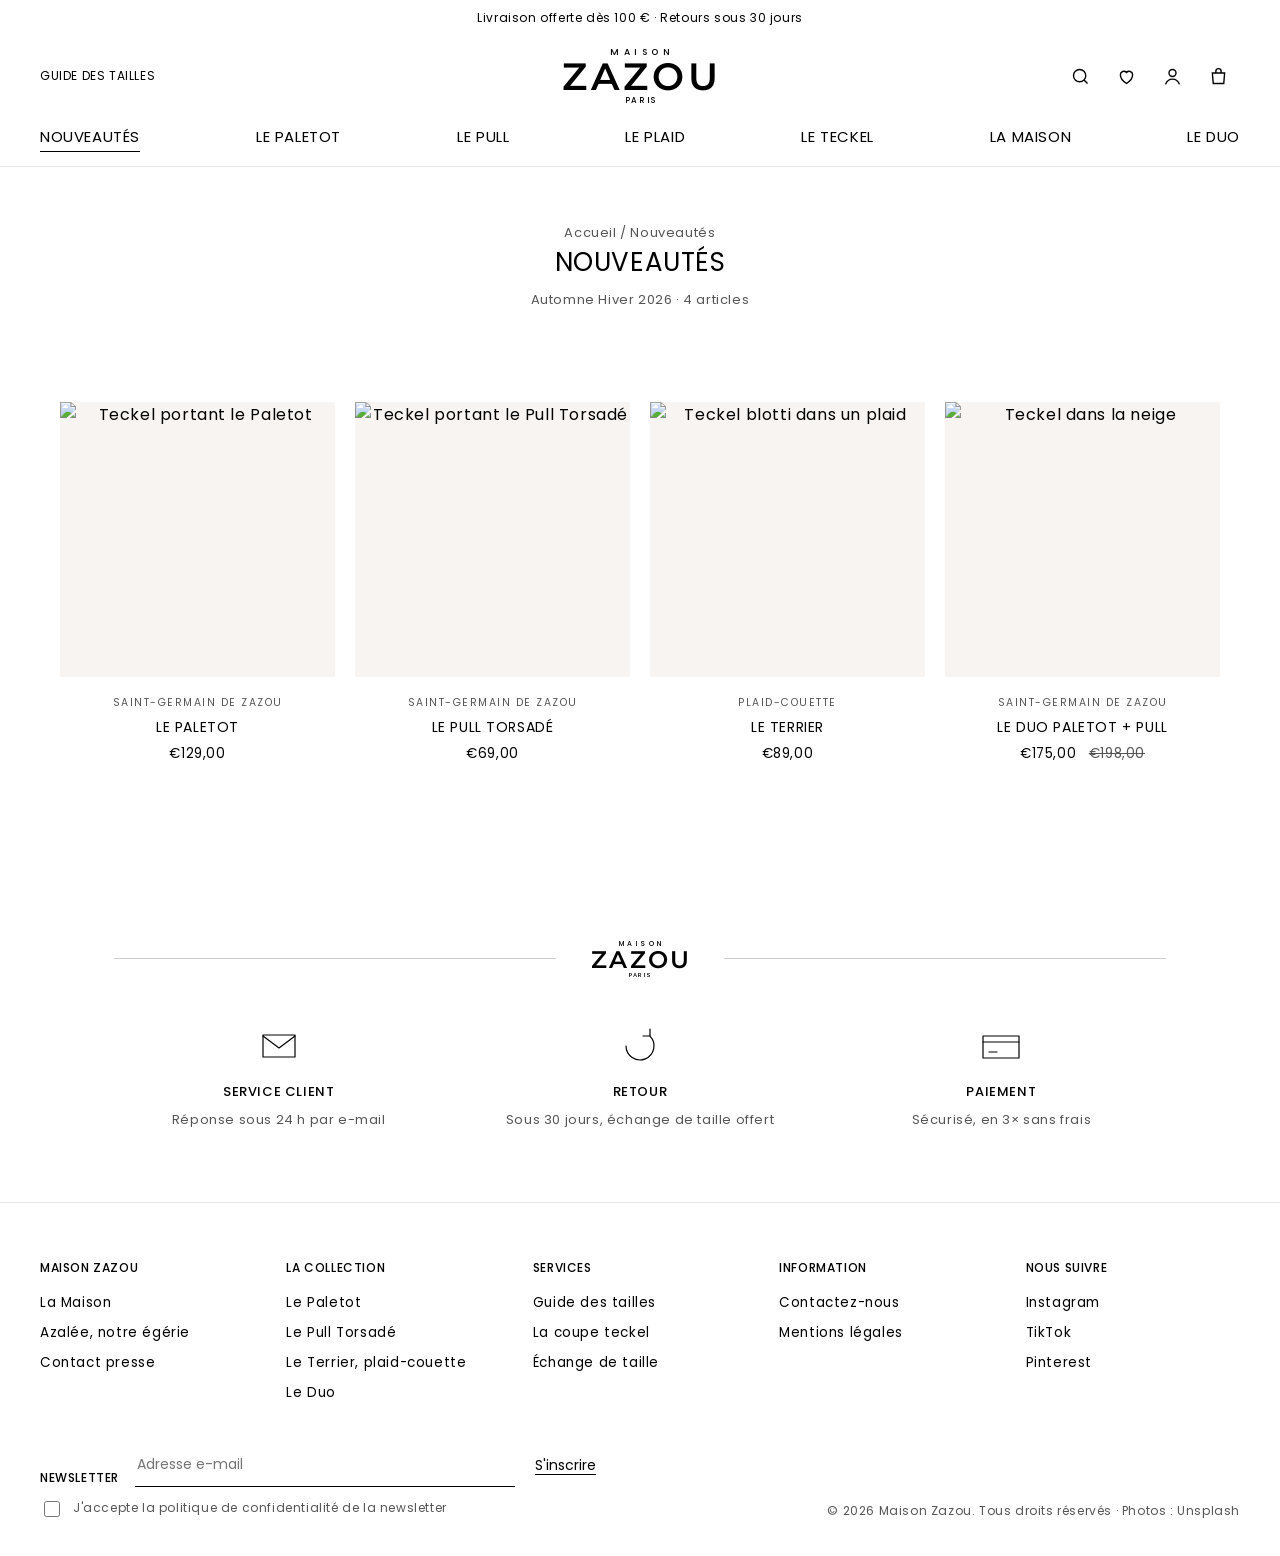
==== commit 02813f54: "Add files via upload" ====
--- a/collection.html
+++ b/collection.html
@@ -14,8 +14,8 @@
   <link rel="preconnect" href="https://fonts.gstatic.com" crossorigin>
   <link rel="preconnect" href="https://images.unsplash.com">
   <link rel="stylesheet" href="https://fonts.googleapis.com/css2?family=Montserrat:wght@600&family=Poppins:wght@300;400;500;700&display=swap">
-  <link rel="stylesheet" href="styles.css">
-  <script src="site.js" defer></script>
+  <link rel="stylesheet" href="styles.css?v=20261017-3">
+  <script src="site.js?v=20261017-3" defer></script>
 </head>
 <body>
 <a class="skip-link" href="#contenu">Aller au contenu</a>
--- a/styles.css
+++ b/styles.css
@@ -59,8 +59,7 @@
 .site-top.is-scrolled { background: var(--white); color: var(--ink); border-color: var(--line); }
 .site-top.is-scrolled::before { opacity: 0; }
 .announce { margin: 0; text-align: center; font-size: 12px; padding: 9px 16px; max-height: 40px; overflow: hidden; transition: max-height .35s var(--ease), padding .35s var(--ease); }
-.site-top.is-scrolled .announce { max-height: 0; padding-top: 0; padding-bottom: 0; }
-.site-top.is-scrolled .logo__name { font-size: 30px; }
+.site-top.is-scrolled .logo__name { font-size: 32px; }
 
 .header { max-width: 1440px; margin: 0 auto; padding: 12px var(--gutter) 0; }
 .header__row { display: grid; grid-template-columns: 1fr auto 1fr; align-items: center; gap: 16px; }
@@ -94,29 +93,29 @@
 a.dash-link:hover::before, a:hover > .dash-link::before { width: 48px; }
 
 /* ---------- Ouverture ---------- */
-.hero { position: relative; height: 100vh; min-height: 560px; max-height: 960px; display: grid; grid-template-columns: 1fr 1fr; }
+.hero { position: relative; height: 88vh; min-height: 520px; max-height: 820px; display: grid; grid-template-columns: 1fr 1fr; }
 .hero .photo { height: 100%; }
 .hero__label { position: absolute; bottom: 40px; left: 50%; transform: translateX(-50%); color: var(--white); z-index: 2; }
 
 /* ---------- Rangée de produits ---------- */
-.products { display: grid; grid-template-columns: repeat(4, minmax(0, 1fr)); gap: 4px; padding: 4px 0 var(--section); }
-.products--3 { grid-template-columns: repeat(3, minmax(0, 1fr)); }
-.products--2 { grid-template-columns: repeat(2, minmax(0, 1fr)); }
+.products { display: grid; grid-template-columns: repeat(4, minmax(0, 1fr)); gap: 40px 20px; max-width: 1240px; margin: 0 auto; padding: 56px var(--gutter) var(--section); }
+.products--3 { grid-template-columns: repeat(3, minmax(0, 1fr)); max-width: 1000px; }
+.products--2 { grid-template-columns: repeat(2, minmax(0, 1fr)); max-width: 720px; }
 .product { display: flex; flex-direction: column; align-items: center; text-align: center; }
 .product:hover { opacity: 1; }
-.product .photo { width: 100%; aspect-ratio: 4 / 5; }
+.product .photo { width: 100%; aspect-ratio: 1 / 1; background: var(--cream); }
 .product__line { margin-top: 18px; font-size: 10.5px; letter-spacing: 1.5px; text-transform: uppercase; color: var(--muted); }
 .product__name { margin: 6px 0 0; font-size: 14px; text-transform: uppercase; font-weight: 400; }
 .product__price { margin-top: 6px; font-size: 13.5px; }
 .product__price s { color: var(--muted); margin-left: 8px; }
 
 /* ---------- Bannière Duo : texte sur aplat, photo à droite ---------- */
-.duo { display: grid; grid-template-columns: 1fr 1fr; min-height: 620px; }
+.duo { display: grid; grid-template-columns: 1fr 1fr; height: 520px; }
 .duo__panel { background: var(--choco); color: var(--white); display: flex; flex-direction: column; justify-content: center; align-items: center; gap: 22px; padding: 64px 32px; text-align: center; }
 .duo__panel:hover { opacity: 1; }
-.duo__title { margin: 0; font-weight: 700; font-size: clamp(64px, 8vw, 112px); line-height: .92; text-transform: uppercase; letter-spacing: 0; }
+.duo__title { margin: 0; font-weight: 700; font-size: clamp(56px, 6vw, 88px); line-height: .92; text-transform: uppercase; letter-spacing: 0; }
 .duo__sub { margin: 0; font-size: 13px; letter-spacing: 1.5px; text-transform: uppercase; opacity: .85; }
-.duo .photo { min-height: 420px; }
+.duo .photo { height: 100%; }
 
 /* ---------- Titres de section ---------- */
 .section { padding-top: var(--section); }
@@ -124,20 +123,20 @@
 
 /* ---------- Tuiles 2 × 2 ---------- */
 .tiles { display: grid; grid-template-columns: repeat(2, minmax(0, 1fr)); gap: 4px; }
-.tile { position: relative; display: block; aspect-ratio: 4 / 3; color: var(--white); }
+.tile { position: relative; display: block; aspect-ratio: 16 / 9; color: var(--white); }
 .tile:hover { opacity: 1; }
 .tile .photo { position: absolute; inset: 0; }
 .tile .dash-link { position: absolute; bottom: 30px; left: 50%; transform: translateX(-50%); z-index: 2; }
 
 /* ---------- Bandeau pleine largeur ---------- */
-.wide { position: relative; display: block; height: 78vh; min-height: 460px; max-height: 760px; margin-top: 4px; color: var(--white); }
+.wide { position: relative; display: block; aspect-ratio: 12 / 5; max-height: 600px; width: 100%; margin-top: 4px; color: var(--white); }
 .wide:hover { opacity: 1; }
 .wide .photo { position: absolute; inset: 0; }
 .wide .dash-link { position: absolute; bottom: 40px; left: 50%; transform: translateX(-50%); z-index: 2; }
 
 /* ---------- Deux images à cartouche ---------- */
-.ateliers { display: grid; grid-template-columns: repeat(2, minmax(0, 1fr)); gap: 4px; }
-.atelier { position: relative; aspect-ratio: 16 / 9; display: flex; align-items: center; justify-content: center; }
+.ateliers { display: grid; grid-template-columns: repeat(2, minmax(0, 1fr)); gap: 8px; max-width: 1240px; margin: 0 auto; padding: 0 var(--gutter); }
+.atelier { position: relative; aspect-ratio: 16 / 7; display: flex; align-items: center; justify-content: center; }
 .atelier:hover { opacity: 1; }
 .atelier .photo { position: absolute; inset: 0; }
 .atelier__label { position: relative; z-index: 2; background: var(--white); color: var(--ink); padding: 12px 20px; font-size: 14px; text-transform: uppercase; transition: padding .35s var(--ease); }
@@ -171,8 +170,8 @@
 .copyright { font-size: 12px; color: var(--muted); }
 
 /* ---------- Pages éditoriales (Maison, Teckel) ---------- */
-.manifesto__hero { height: 70vh; min-height: 420px; max-height: 720px; }
-.manifesto__image { height: 70vh; min-height: 340px; max-height: 640px; max-width: 1200px; margin: 0 auto; }
+.manifesto__hero { height: 60vh; min-height: 360px; max-height: 560px; }
+.manifesto__image { aspect-ratio: 16 / 9; max-width: 960px; margin: 0 auto; }
 .manifesto__intro { max-width: 720px; margin: 0 auto; padding: 72px 24px 56px; text-align: center; }
 .manifesto__intro h1 { margin: 0 0 16px; font-size: 26px; font-weight: 400; text-transform: uppercase; }
 .manifesto__intro p { margin: 0; font-size: 16px; line-height: 1.8; color: var(--muted); }
@@ -182,6 +181,20 @@
 .manifesto__block .dash-link { margin-top: 14px; }
 .manifesto__lead { font-size: 12.5px !important; text-transform: uppercase; letter-spacing: 1.5px; color: var(--ink) !important; }
 .manifesto__closing { margin-top: 28px !important; font-size: 13.5px !important; text-transform: uppercase; letter-spacing: 1.5px; color: var(--ink) !important; }
+
+
+/* ---------- Pages manifeste (La Maison, Le Teckel) : titre fort + blocs image / texte alternés ---------- */
+.mh { max-width: 860px; margin: 0 auto; padding: 48px 24px 40px; text-align: center; }
+.mh h1 { margin: 0 0 22px; font-weight: 700; font-size: clamp(38px, 4.6vw, 60px); line-height: 1.05; text-transform: uppercase; letter-spacing: 0; }
+.mh p { margin: 0; font-size: 18px; line-height: 1.75; }
+.mh .breadcrumb { font-size: 12px; margin-bottom: 26px; color: var(--muted); }
+.split { display: grid; grid-template-columns: 1fr 1fr; gap: 72px; align-items: center; max-width: 1160px; margin: 0 auto; padding: 44px var(--gutter); }
+.split .photo { aspect-ratio: 1 / 1; max-height: 540px; }
+.split--rev .photo { order: 2; }
+.split__text { text-align: center; padding: 0 8px; }
+.split__text h2 { margin: 0 0 26px; font-weight: 600; font-size: clamp(28px, 3vw, 40px); line-height: 1.1; text-transform: uppercase; letter-spacing: 0; }
+.split__text p { margin: 0 0 16px; font-size: 15.5px; line-height: 1.9; }
+.split__text .dash-link { margin-top: 12px; }
 
 /* ---------- Pages simples (guide, mentions) ---------- */
 .page { max-width: 960px; margin: 0 auto; padding: 64px 24px 24px; }
@@ -201,11 +214,10 @@
 .breadcrumb a:hover { text-decoration: underline; opacity: 1; }
 
 /* ---------- Fiche produit ---------- */
-.pdp { display: grid; grid-template-columns: minmax(0, 1.35fr) minmax(0, 1fr); gap: 64px; padding-right: var(--gutter); }
+.pdp { display: grid; grid-template-columns: minmax(0, 1.25fr) minmax(0, 1fr); gap: 56px; max-width: 1360px; margin: 0 auto; padding: 24px var(--gutter) 0; }
 .pdp__gallery { display: grid; grid-template-columns: 1fr 1fr; gap: 4px; align-content: start; }
 .pdp__img { aspect-ratio: 4 / 5; }
-.pdp__img:first-child { grid-column: 1 / -1; }
-.pdp__info { position: sticky; top: 140px; align-self: start; padding: 40px 0 32px; display: flex; flex-direction: column; max-width: 460px; }
+.pdp__info { position: sticky; top: 170px; align-self: start; padding: 16px 0 32px; display: flex; flex-direction: column; max-width: 460px; }
 .pdp__name { margin: 6px 0 0; font-size: 22px; font-weight: 400; text-transform: uppercase; }
 .pdp__price { margin: 10px 0 0; font-size: 16px; }
 .pdp__color { margin: 18px 0 0; font-size: 13px; color: var(--muted); }
@@ -249,6 +261,7 @@
 .listing__head .actions { margin-top: 24px; display: flex; flex-wrap: wrap; justify-content: center; gap: 10px; }
 .listing { padding-bottom: 0; }
 .related { padding-top: var(--section); }
+.related .products { padding-top: 0; }
 
 /* =========================================================
    Tablette et mobile
@@ -285,19 +298,26 @@
   .hero { grid-template-columns: 1fr; height: 88vh; }
   .hero .photo + .photo { display: none; }
 
-  .duo { grid-template-columns: 1fr; }
+  .duo { grid-template-columns: 1fr; height: auto; }
   .duo__panel { padding: 56px 24px; }
-  .duo .photo { min-height: 360px; }
+  .duo .photo { height: 320px; }
 
   .tiles, .ateliers { grid-template-columns: 1fr; }
-  .wide { height: 60vh; }
+  .wide { aspect-ratio: 4 / 3; }
+  .ateliers { padding: 0; }
+  .atelier { aspect-ratio: 16 / 9; }
+  .products { padding-top: 32px; gap: 32px 12px; }
 
   .promise__grid { grid-template-columns: 1fr; gap: 28px; }
   .footer__cols { grid-template-columns: repeat(2, minmax(0, 1fr)); }
 
-  .pdp { grid-template-columns: 1fr; gap: 0; padding-right: 0; }
+  .split { grid-template-columns: 1fr; gap: 28px; padding: 28px var(--gutter); }
+  .split--rev .photo { order: 0; }
+  .mh { padding-top: 32px; }
+  .mh p { font-size: 16px; }
+  .pdp { grid-template-columns: 1fr; gap: 0; padding: 0; }
   .pdp__gallery { display: flex; overflow-x: auto; scroll-snap-type: x mandatory; gap: 4px; -webkit-overflow-scrolling: touch; }
-  .pdp__img { flex: 0 0 86%; scroll-snap-align: start; }
+  .pdp__img { flex: 0 0 78%; scroll-snap-align: start; }
   .pdp__info { position: static; padding: 26px var(--gutter) 0; max-width: none; }
 }
 
